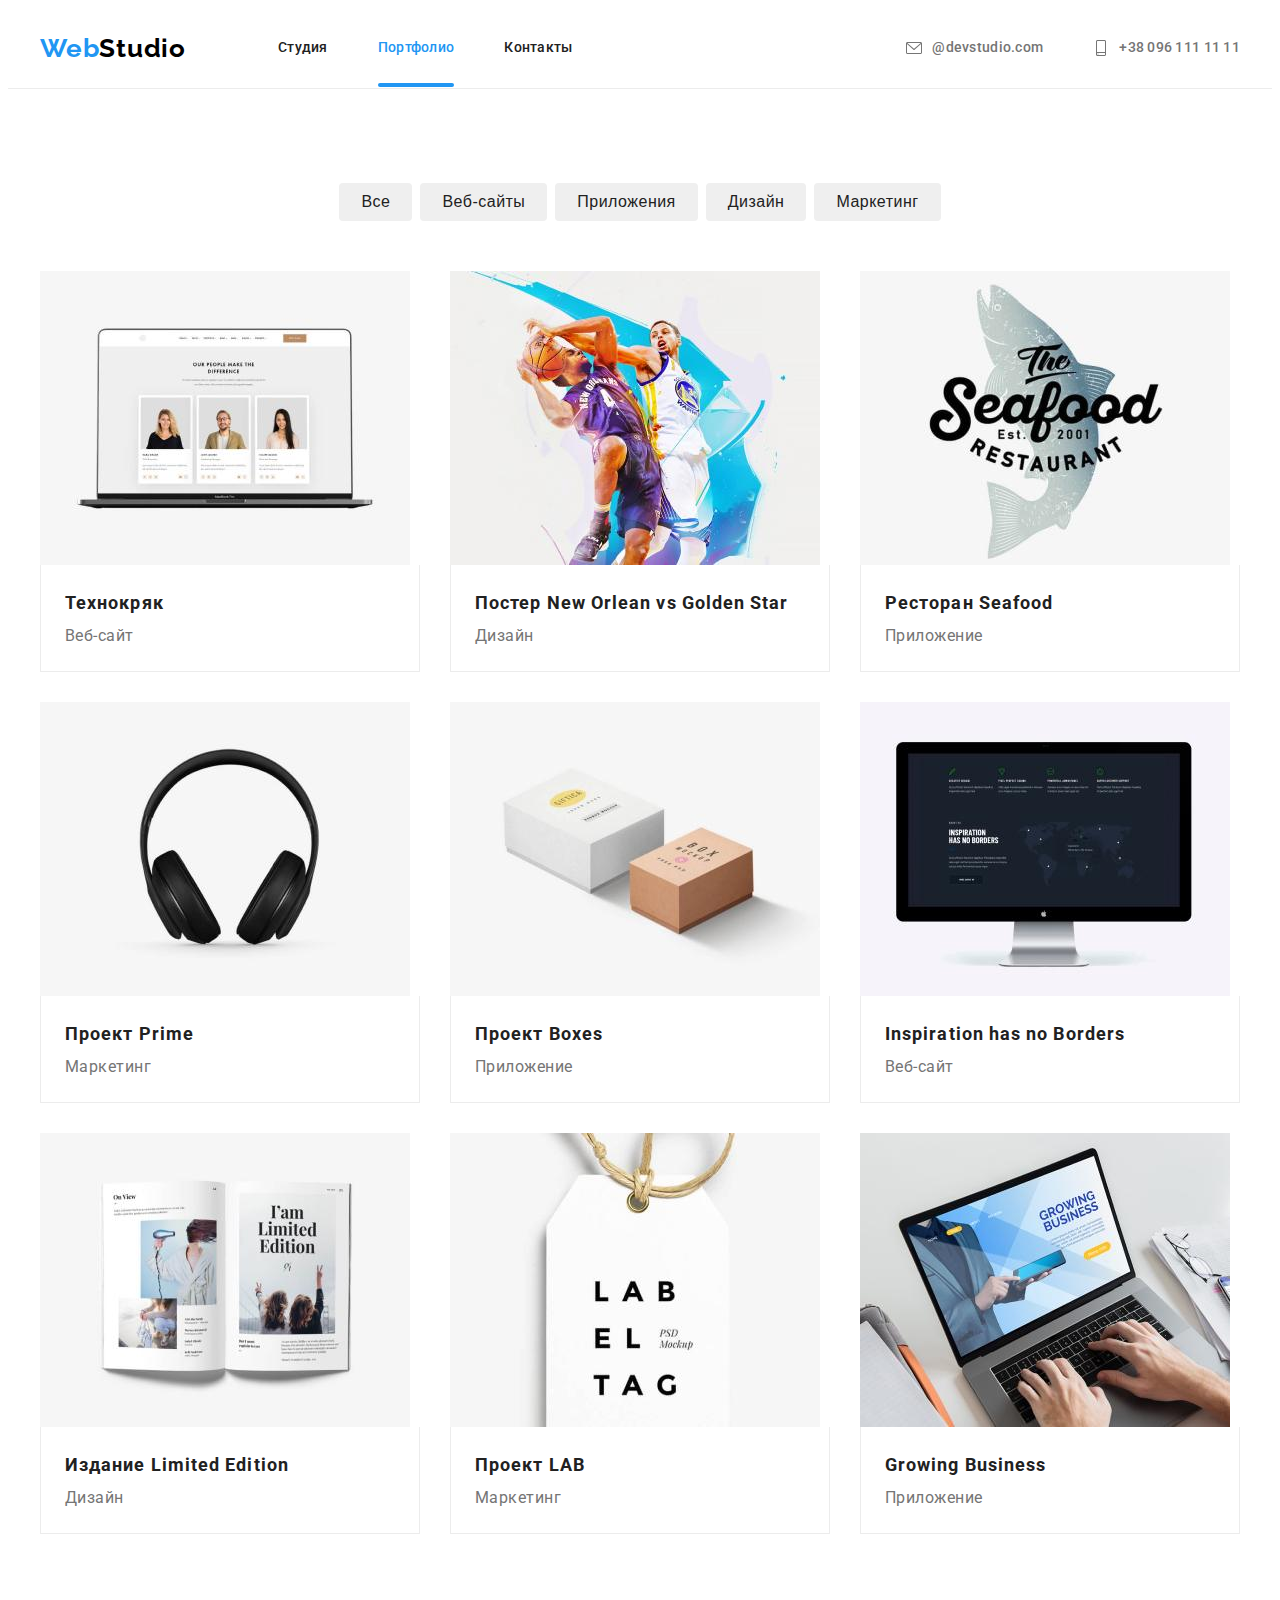
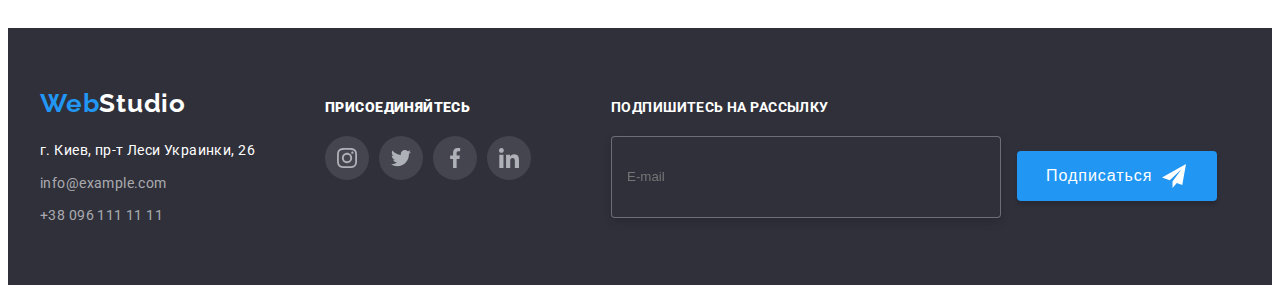
==== portfolio.html @ 4abd0ea8 "форма подписки в футере" ====
<!DOCTYPE html>
<html lang="ru">
  <head>
    <meta charset="UTF-8" />
    <meta http-equiv="X-UA-Compatible" content="IE=edge" />
    <meta name="viewport" content="width=device-width, initial-scale=1.0" />
    <title>Портфолио</title>

    <link rel="preconnect" href="https://fonts.googleapis.com" />
    <link rel="preconnect" href="https://fonts.gstatic.com" crossorigin />
    <link
      href="https://fonts.googleapis.com/css2?family=Raleway:wght@700&family=Roboto:wght@400;500;700;900&display=swap"
      rel="stylesheet"
    />
    <link
      rel="stylesheet"
      href="https://cdnjs.cloudflare.com/ajax/libs/modern-normalize/1.1.0/modern-normalize.min.css"
      integrity="sha512-wpPYUAdjBVSE4KJnH1VR1HeZfpl1ub8YT/NKx4PuQ5NmX2tKuGu6U/JRp5y+Y8XG2tV+wKQpNHVUX03MfMFn9Q=="
      crossorigin="anonymous"
      referrerpolicy="no-referrer"
    />
    <link rel="stylesheet" href="./css/styles.css" />
  </head>

  <body>
    <header class="header">
      <div class="container header-container">
        <nav class="header-nav">
          <a href="" lang="en" class="header-logo link"
            ><span class="logo-effect">Web</span>Studio</a
          >
          <ul class="header-nav list">
            <li class="nav-item">
              <a href="./index.html" class="nav-link link">Студия</a>
            </li>
            <li class="nav-item">
              <a href="" class="nav-link link active current">Портфолио</a>
            </li>
            <li class="nav-item">
              <a href="" class="nav-link link">Контакты</a>
            </li>
          </ul>
        </nav>
        <ul class="header-contacts list">
          <li class="contacts-item">
            <a href="mailto:info@devstudio.com" class="contacts-link link">
              <svg class="contacts-icon" width="16" height="16">
                <use href="./images/icons.svg#icon-mail"></use></svg
              >@devstudio.com
            </a>
          </li>
          <li class="contacts-item">
            <a href="tel:+380961111111" class="contacts-link link">
              <svg class="contacts-icon" width="16" height="16">
                <use href="./images/icons.svg#icon-phone"></use></svg
              >+38 096 111 11 11
            </a>
          </li>
        </ul>
      </div>
    </header>
    <main>
      <section class="portfolio">
        <div class="container">
          <h2 class="visually-hidden">Портфолио</h2>
          <ul class="portfolio-filter list">
            <li class="filter-item">
              <button class="filter-btn" type="button">Все</button>
            </li>
            <li class="filter-item">
              <button class="filter-btn" type="button">Веб-сайты</button>
            </li>
            <li class="filter-item">
              <button class="filter-btn" type="button">Приложения</button>
            </li>
            <li class="filter-item">
              <button class="filter-btn" type="button">Дизайн</button>
            </li>
            <li class="filter-item">
              <button class="filter-btn" type="button">Маркетинг</button>
            </li>
          </ul>
          <ul class="project-list">
            <li class="project-item list">
              <a href="" class="project-link link">
                <div class="project-item-wrup">
                  <img
                    class="project-img"
                    src="./images/tehnokrak.jpg"
                    alt="Лаптоп с карточками на экране"
                    width="370"
                    height="294"
                  />
                  <p class="project-picture-text">
                    Lorem ipsum dolor sit amet consectetur, adipisicing elit. Iure, autem eaque
                    placeat aspernatur velit optio doloremque! Quidem sint facere laborum
                    voluptatibus magni illum deleniti deserunt soluta. Corrupti ipsa quo officiis!
                  </p>
                </div>
                <div class="project-img-description">
                  <h3 class="project-title">Технокряк</h3>
                  <p class="project-text">Веб-сайт</p>
                </div>
              </a>
            </li>
            <li class="project-item list">
              <a href="" class="project-link link">
                <div class="project-item-wrup">
                  <img
                    class="project-img"
                    src="./images/new-orlean.jpg"
                    alt="Постер New Orlean vs Golden Star"
                    width="370"
                    height="294"
                  />
                  <p class="project-picture-text">
                    Lorem ipsum dolor sit amet consectetur adipisicing elit. Debitis doloribus
                    perspiciatis impedit animi quam ipsa mollitia magni eos dolor fuga obcaecati
                    modi sapiente temporibus omnis, aspernatur eligendi placeat. Nulla,
                    voluptatibus?
                  </p>
                </div>
                <div class="project-img-description">
                  <h3 class="project-title">
                    Постер <span lang="en">New Orlean vs Golden Star</span>
                  </h3>
                  <p class="project-text">Дизайн</p>
                </div>
              </a>
            </li>
            <li class="project-item list">
              <a href="" class="project-link link">
                <div class="project-item-wrup">
                  <img
                    class="project-img"
                    src="./images/seafood.jpg"
                    alt="Эмблема ресторана Seafood"
                    width="370"
                    height="294"
                  />
                  <p class="project-picture-text">
                    Lorem ipsum dolor sit amet consectetur adipisicing elit. Excepturi obcaecati
                    nihil repellat adipisci earum, vero laborum cupiditate consequuntur iusto, vitae
                    voluptatum a nam facere. Voluptatibus expedita quo dicta temporibus alias.
                  </p>
                </div>
                <div class="project-img-description">
                  <h3 class="project-title">Ресторан <span lang="en">Seafood</span></h3>
                  <p class="project-text">Приложение</p>
                </div>
              </a>
            </li>
            <li class="project-item list">
              <a href="" class="project-link link">
                <div class="project-item-wrup">
                  <img
                    class="project-img"
                    src="./images/prime.jpg"
                    alt="Черные наушники"
                    width="370"
                    height="294"
                  />
                  <p class="project-picture-text">
                    Lorem ipsum dolor sit amet, consectetur adipisicing elit. Voluptatum, minima
                    maxime, magni adipisci excepturi quasi dignissimos, distinctio culpa ullam
                    possimus ab perspiciatis necessitatibus. Omnis, tempora debitis minus quod
                    necessitatibus voluptas!
                  </p>
                </div>
                <div class="project-img-description">
                  <h3 class="project-title">Проект <span lang="en">Prime</span></h3>
                  <p class="project-text">Маркетинг</p>
                </div>
              </a>
            </li>
            <li class="project-item list">
              <a href="" class="project-link link">
                <div class="project-item-wrup">
                  <img
                    class="project-img"
                    src="./images/boxes.jpg"
                    alt="Коробки"
                    width="370"
                    height="294"
                  />
                  <p class="project-picture-text">
                    Lorem ipsum dolor sit amet consectetur adipisicing elit. Earum rerum vel
                    deserunt impedit eaque expedita deleniti beatae inventore, odio veritatis odit
                    labore! Ut veritatis ex odio autem neque doloribus sed!
                  </p>
                </div>
                <div class="project-img-description">
                  <h3 class="project-title">Проект <span lang="en">Boxes</span></h3>
                  <p class="project-text">Приложение</p>
                </div>
              </a>
            </li>
            <li class="project-item list">
              <a href="" class="project-link link">
                <div class="project-item-wrup">
                  <img
                    class="project-img"
                    src="./images/inspiration.jpg"
                    alt="Монитор с текстом на экране"
                    width="370"
                    height="294"
                  />
                  <p class="project-picture-text">
                    Lorem ipsum dolor, sit amet consectetur adipisicing elit. Odio molestias ipsam
                    blanditiis, distinctio voluptate dolor magni facere officiis amet delectus
                    dolorum itaque, error quas vero nesciunt! Voluptatum temporibus nobis
                    recusandae!
                  </p>
                </div>
                <div class="project-img-description">
                  <h3 class="project-title" lang="en">Inspiration has no Borders</h3>
                  <p class="project-text">Веб-сайт</p>
                </div>
              </a>
            </li>
            <li class="project-item list">
              <a href="" class="project-link link">
                <div class="project-item-wrup">
                  <img
                    class="project-img"
                    src="./images/limited-edition.jpg"
                    alt="Разворот журнала Limited Edition"
                    width="370"
                    height="294"
                  />
                  <p class="project-picture-text">
                    Lorem ipsum dolor sit amet, consectetur adipisicing elit. Dolor excepturi quis
                    cupiditate nulla enim quas in sed temporibus suscipit! Dicta incidunt
                    exercitationem sint iure? Aliquid quia delectus expedita ex possimus.
                  </p>
                </div>
                <div class="project-img-description">
                  <h3 class="project-title">Издание <span lang="en">Limited Edition</span></h3>
                  <p class="project-text">Дизайн</p>
                </div>
              </a>
            </li>
            <li class="project-item list">
              <a href="" class="project-link link">
                <div class="project-item-wrup">
                  <img
                    class="project-img"
                    src="./images/lab.jpg"
                    alt="Бирка с надписью LAB EL TAG"
                    width="370"
                    height="294"
                  />
                  <p class="project-picture-text">
                    Lorem ipsum dolor sit amet consectetur adipisicing elit. Odio maxime saepe
                    voluptate, voluptatem nam recusandae sapiente qui magni excepturi quas, libero
                    vitae repellat ducimus sit quia delectus autem totam cum?
                  </p>
                </div>
                <div class="project-img-description">
                  <h3 class="project-title">Проект <span lang="en">LAB</span></h3>
                  <p class="project-text">Маркетинг</p>
                </div>
              </a>
            </li>
            <li class="project-item list">
              <a href="" class="project-link link">
                <div class="project-item-wrup">
                  <img
                    class="project-img"
                    src="./images/business.jpg"
                    alt="Руки на клавиатуре ноутбука"
                    width="370"
                    height="294"
                  />
                  <p class="project-picture-text">
                    Lorem, ipsum dolor sit amet consectetur adipisicing elit. Autem quis dolore vel
                    sunt! Quis vero perferendis, aspernatur necessitatibus laborum sapiente debitis
                    iste impedit eum repellat sequi delectus, consectetur architecto praesentium?
                  </p>
                </div>
                <div class="project-img-description">
                  <h3 class="project-title" lang="en">Growing Business</h3>
                  <p class="project-text">Приложение</p>
                </div>
              </a>
            </li>
          </ul>
        </div>
      </section>
    </main>
    <footer class="footer">
      <div class="container">
        <div class="feedback">
          <div class="footer-item">
            <a href="" lang="en" class="footer-logo link">
              <span class="logo-effect">Web</span>Studio
            </a>
            <address class="address">
              <ul class="address-list list">
                <li class="address-item">
                  <a
                    class="address-map link"
                    href="https://goo.gl/maps/dPyyy7mNsQ9xPULU9"
                    target="_blank"
                    rel="noopener noreferrer"
                    >г. Киев, пр-т Леси Украинки, 26</a
                  >
                </li>
                <li class="address-item">
                  <a class="address-link link" href="mailto:info@example.com">info@example.com</a>
                </li>
                <li class="address-item">
                  <a class="address-link link" href="tel:+380991111111">+38 096 111 11 11</a>
                </li>
              </ul>
            </address>
          </div>
          <div class="footer-item subscribe">
            <h3 class="subscribe-title">Присоединяйтесь</h3>
            <ul class="subscribe-social list social-list">
              <li class="social-item">
                <a href="" class="social-link subscribe-link">
                  <svg class="social-icon subscribe-icon" width="20" height="20">
                    <use href="./images/icons.svg#icon-instagram"></use>
                  </svg>
                </a>
              </li>
              <li class="social-item">
                <a href="" class="social-link subscribe-link">
                  <svg class="social-icon subscribe-icon" width="20" height="20">
                    <use href="./images/icons.svg#icon-twitter"></use>
                  </svg>
                </a>
              </li>
              <li class="social-item">
                <a href="" class="social-link subscribe-link">
                  <svg class="social-icon subscribe-icon" width="20" height="20">
                    <use href="./images/icons.svg#icon-facebook"></use>
                  </svg>
                </a>
              </li>
              <li class="social-item">
                <a href="" class="social-link subscribe-link">
                  <svg class="social-icon subscribe-icon" width="20" height="20">
                    <use href="./images/icons.svg#icon-linkedin"></use>
                  </svg>
                </a>
              </li>
            </ul>
          </div>
          <form class="footer-subscribe">
            <p class="subscribe-caption">Подпишитесь на рассылку</p>
            <input
              class="subscribe-mail"
              type="email"
              name="email"
              required
              placeholder="E-mail"
              pattern="[a-z0-9._%+-]+@[a-z0-9.-]+\.[a-z]{2,4}$"
            />
            <button class="subscribe-btn" type="submit">
              Подписаться
              <svg class="subscribe-btn-icon" width="24" height="24">
                <use href="./images/icons.svg#icon-send"></use>
              </svg>
            </button>
          </form>
        </div>
      </div>
    </footer>
  </body>
</html>
---- css/styles.css ----
:root {
  --primary-page-color: #757575;
  --primary-logo-color: #000000;
  --secondary-logo-color: #ffffff;
  --header-text-color: #212121;
  --effects-color: #2196f3;
  --header-contact-color: #757575;
  --primary-title-color: #ffffff;
  --header-text-color: #212121;
  --secondary-title-color: #212121;
  --button-secondary-color: #ffffff;
  --button-primary-color: #212121;
  --text-color: #757575;
  --footer-text-color: #ffffff;
  --footer-contact-color: rgba(255, 255, 255, 0.6);
  --primary-background-color: #2f303a;
  --secondary-background-color: #f5f4fa;
  --social-team-color: #afb1b8;
  --social-footer-color: #ffffff;
  --transition: 250ms cubic-bezier(0.4, 0, 0.2, 1);
}

p,
h1,
h2,
h3,
h4,
h5,
h6 {
  margin: 0;
}
ul {
  margin: 0;
  padding: 0;
}
button {
  cursor: pointer;
}
body {
  font-family: 'Roboto', sans-serif;
  color: var(--primary-page-color);
}
.container {
  width: 1200px;
  padding-left: 15px;
  padding-right: 15px;
  margin: 0 auto;
}
.list {
  list-style: none;
}
.link {
  text-decoration: none;
}

/* ------------------------------header------------------------- */

.header-container {
  display: flex;
  align-items: center;
}
.header {
  /* padding-top: 24px;
  padding-bottom: 24px; */
  border-bottom: 1px solid #ececec;
}
.header-nav {
  display: flex;
}
.header-logo {
  margin-right: 92px;
  font-family: 'Raleway';
  font-weight: 700;
  font-size: 26px;
  line-height: 1.19;
  letter-spacing: 0.03em;
  color: var(--primary-logo-color);
}
.logo-effect {
  color: var(--effects-color);
}
.header-nav {
  display: flex;
  align-items: center;
  font-weight: 500;
  font-size: 14px;
  line-height: 1.14;
  letter-spacing: 0.02em;
}

.nav-item:not(:last-child) {
  margin-right: 50px;
}
.nav-link {
  padding-top: 32px;
  padding-bottom: 32px;
  color: var(--header-text-color);
  position: relative;
  transition: color var(--transition);
}

.nav-link:hover,
.nav-link:focus {
  color: var(--effects-color);
}
.active {
  color: var(--effects-color);
}
.nav-link.current::after {
  content: '';
  display: block;
  width: 100%;
  position: absolute;
  height: 4px;
  border-radius: 2px;
  background-color: var(--effects-color);
  bottom: 0;
}
.header-contacts,
.header-contacts .contacts-item {
  display: flex;
  margin-left: auto;
  align-items: center;
  color: var(--header-contact-color);
  vertical-align: baseline;
}

.contacts-item:not(:last-child) {
  margin-right: 50px;
}

.contacts-link {
  display: flex;
  fill: var(--header-contact-color);
  vertical-align: middle;
  font-weight: 500;
  font-size: 14px;
  line-height: 1.14;
  letter-spacing: 0.02em;
  color: var(--header-contact-color);
  padding-top: 32px;
  padding-bottom: 32px;
  transition: color var(--transition), fill var(--transition);
}

.contacts-icon {
  margin-right: 10px;
}

.contacts-item .contacts-link:hover,
.contacts-item .contacts-link:focus {
  color: var(--effects-color);
  fill: var(--effects-color);
}

/* --------------------------------hero------------------------------ */
.hero {
  text-align: center;
  padding-top: 200px;
  padding-bottom: 200px;
  background-color: var(--primary-background-color);
  background-image: linear-gradient(rgba(47, 48, 58, 0.4), rgba(47, 48, 58, 0.4)),
    url(../images/hero-bg.jpg);
  background-repeat: no-repeat;
  background-size: cover;
  background-position: center;
}
.hero-title {
  width: 696px;
  margin: 0 auto;
  margin-bottom: 30px;
  font-weight: 900;
  font-size: 44px;
  line-height: 1.36;
  text-align: center;
  letter-spacing: 0.06em;
  text-transform: uppercase;
  color: var(--primary-title-color);
}
.hero-btn {
  padding: 10px 32px;
  font-weight: 700;
  font-size: 16px;
  line-height: 1.87;
  text-align: center;
  letter-spacing: 0.06em;
  color: var(--button-secondary-color);
  background-color: var(--effects-color);
  border: 0;
  border-radius: 4px;
  transition: color var(--transition);
}
.hero-btn:hover,
.hero-btn:focus {
  color: var(--button-primary-color);
}

.visually-hidden {
  position: absolute;
  white-space: nowrap;
  width: 1px;
  height: 1px;
  overflow: hidden;
  border: 0;
  padding: 0;
  clip: rect(0 0 0 0);
  clip-path: inset(50%);
  margin: -1px;
}
/* -------------------------------advantage--------------------------- */
.advantage {
  padding-top: 94px;
}
.advantage-list {
  display: flex;
  margin-left: -30px;
  margin-top: -30px;
}
.advantage-item {
  flex-basis: calc(100% / 4 - 30px);
  margin-left: 30px;
  margin-top: 30px;
}
.advantage-logo {
  display: flex;
  justify-content: center;
  align-items: center;
  height: 120px;
  background-color: var(--secondary-background-color);
  margin-bottom: 30px;
}
.logo-img {
  width: 70px;
  height: 70px;
}
.advantage-name {
  margin-bottom: 10px;
  font-weight: 700;
  font-size: 14px;
  line-height: 1.14;
  letter-spacing: 0.03em;
  text-transform: uppercase;
  color: var(--secondary-title-color);
}
.advantage-text {
  font-size: 14px;
  line-height: 1.17;
  letter-spacing: 0.03em;
  color: var(--text-color);
}
/* ----------------------------------team------------------------ */
.team {
  padding-top: 94px;
  padding-bottom: 94px;
  background-color: var(--secondary-background-color);
}
.team-title {
  margin-bottom: 50px;
}
.titles {
  font-weight: 700;
  font-size: 36px;
  line-height: 1.16;
  text-align: center;
  letter-spacing: 0.03em;
  color: var(--secondary-title-color);
}
.team-name {
  margin-bottom: 10px;
  font-weight: 500;
  font-size: 16px;
  line-height: 1.18;
  text-align: center;
  letter-spacing: 0.03em;
  color: var(--secondary-title-color);
}
.team-text {
  font-size: 16px;
  line-height: 1.18;
  text-align: center;
  letter-spacing: 0.03em;
  color: var(--text-color);
  margin-bottom: 16px;
}

.team-list {
  display: flex;
  margin-left: -30px;
  margin-top: -30px;
}
.team-item {
  flex-basis: calc(100% / 4 - 30px);
  margin-left: 30px;
  margin-top: 30px;
  background: #ffffff;
  box-shadow: 0px 1px 3px rgba(0, 0, 0, 0.12), 0px 1px 1px rgba(0, 0, 0, 0.14),
    0px 2px 1px rgba(0, 0, 0, 0.2);
  border-radius: 0px 0px 4px 4px;
}
.team-photo {
  display: block;
}
.team-photo-description {
  padding-top: 30px;
  padding-bottom: 30px;
}

.social-list {
  display: flex;
  justify-content: center;
}
.social-item {
  width: 44px;
  height: 44px;
}
.social-item:not(last-child) {
  margin-right: 10px;
}
.social-icon {
  fill: var(--social-team-color);
  transition: fill var(--transition);
}

.social-link {
  width: 100%;
  height: 100%;
  display: flex;
  align-items: center;
  justify-content: center;
  border-radius: 50%;
  transition: background-color var(--transition);
}
.social-link:hover,
.social-link:focus {
  background-color: var(--effects-color);
}
.social-link:hover .social-icon,
.social-link:focus .social-icon {
  fill: var(--social-footer-color);
}
/* --------------------services---------------- */
.services {
  padding-top: 94px;
  padding-bottom: 94px;
}
.services-title {
  margin-bottom: 50px;
}
.services-list {
  display: flex;
  margin-left: -30px;
  margin-top: -30px;
}
.services-item {
  flex-basis: calc(100% / 3 - 30px);
  margin-left: 30px;
  margin-top: 30px;
}
.services-item-wrap {
  position: relative;
  overflow: hidden;
}
.services-img {
  display: block;
}
.services-text {
  position: absolute;
  bottom: 0;
  font-weight: 700;
  font-size: 14px;
  line-height: 1.14;
  text-align: center;
  letter-spacing: 0.03em;
  text-transform: uppercase;
  color: var(--footer-text-color);
  background-color: rgba(47, 48, 58, 0.8);
  height: 70px;
  width: 370px;
  padding-top: 27px;
}
/* ---------------clients--------------------------------- */
.clients {
  padding-top: 94px;
  padding-bottom: 94px;
}
.clients-title {
  margin-bottom: 50px;
}
.clients-list {
  display: flex;
}
.clients-item:not(:last-child) {
  margin-right: 30px;
}

.clients-link {
  display: flex;
  justify-content: center;
  align-items: center;
  height: 120px;
  width: 170px;
  height: 92px;
  border: 1px solid var(--social-team-color);
  box-sizing: border-box;
  border-radius: 4px;
  transition: border-color var(--transition);
}
.clients-icon {
  fill: var(--social-team-color);
  width: 108px;
  height: 60px;
  transition: fill var(--transition);
}

.clients-link:hover,
.clients-link:focus {
  border-color: var(--effects-color);
}
.clients-link:hover .clients-icon,
.clients-link:focus .clients-icon {
  fill: var(--effects-color);
}
/* --------------------------footer---------------------------------- */
.footer {
  padding-top: 60px;
  padding-bottom: 57px;
  background-color: var(--primary-background-color);
}
.feedback {
  display: flex;
}
.footer-item:not(:last-child) {
  margin-right: 70px;
}
.footer-logo {
  display: inline-block;
  margin-bottom: 20px;
  font-family: 'Raleway';
  font-weight: 700;
  font-size: 26px;
  line-height: 1.19;
  letter-spacing: 0.03em;
  color: var(--secondary-logo-color);
}
.logo-effect {
  color: var(--effects-color);
}

.address-item:not(:last-child) {
  margin-bottom: 9px;
}

.address-map {
  font-style: normal;
  font-size: 14px;
  line-height: 1.71;
  letter-spacing: 0.03em;
  color: var(--footer-text-color);
  transition: color var(--transition);
}
.address-link {
  font-style: normal;
  font-size: 14px;
  line-height: 1.71;
  letter-spacing: 0.03em;
  color: var(--footer-contact-color);
  transition: color var(--transition);
}
.address-map:focus,
.address-map:hover,
.address-link:focus,
.address-link:hover {
  color: var(--effects-color);
}

.subscribe {
  margin-top: 12px;
}
.subscribe-title {
  font-weight: 900;
  font-size: 14px;
  line-height: 1.14;
  letter-spacing: 0.03em;
  text-transform: uppercase;
  color: var(--footer-text-color);
  margin-bottom: 20px;
}

.subscribe-link {
  background-color: rgba(255, 255, 255, 0.1);
  border-radius: 50%;
  fill: var(--social-footer-color);
}

/* --форма подписки-- */
.footer-subscribe {
  margin-top: 12px;
}
.subscribe-caption {
  font-weight: 700;
  font-size: 14px;
  line-height: 1.14;
  letter-spacing: 0.03em;
  text-transform: uppercase;
  color: var(--footer-text-color);
}
.subscribe-mail {
  margin-top: 20px;
  padding: 15px;
  height: 50px;
  width: 358px;
  border: 1px solid rgba(255, 255, 255, 0.3);
  background-color: var(--primary-background-color);
  color: rgba(255, 255, 255, 0.6);
  filter: drop-shadow(0px 4px 4px rgba(0, 0, 0, 0.15));
  border-radius: 4px;
}
.subscribe-btn {
  display: inline-flex;
  align-items: center;
  text-align: center;
  margin-top: 20px;
  font-size: 16px;
  line-height: 1.87;
  letter-spacing: 0.06em;
  padding: 10px 29px;
  min-width: 200px;
  height: 50px;
  margin-left: 12px;
  background-color: var(--effects-color);
  color: var(--footer-text-color);
  box-shadow: 0px 4px 4px rgba(0, 0, 0, 0.15);
  border-radius: 4px;
  border: none;
}
.subscribe-btn-icon {
  width: 24px;
  height: 24px;
  margin-left: 10px;
}
/* ----------------------------------portfolio------------------------ */
.portfolio {
  padding-top: 94px;
  padding-bottom: 94px;
}
.portfolio-filter {
  display: flex;
  margin-bottom: 50px;
  justify-content: center;
}
.filter-item:not(:last-child) {
  margin-right: 8px;
}
.filter-btn {
  padding: 6px 22px;
  font-weight: 500;
  font-size: 16px;
  line-height: 1.62;
  text-align: center;
  letter-spacing: 0.03em;
  color: var(--button-primary-color);
  border: 0;
  border-radius: 4px;
  transition: color var(--transition), background-color var(--transition),
    box-shadow var(--transition);
}
.filter-btn:focus,
.filter-btn:hover {
  color: var(--button-secondary-color);
  background-color: var(--effects-color);
  box-shadow: 0px 1px 3px rgba(0, 0, 0, 0.12), 0px 1px 1px rgba(0, 0, 0, 0.14),
    0px 2px 1px rgba(0, 0, 0, 0.2);
}
.project-list {
  display: flex;
  flex-wrap: wrap;
  margin-left: -30px;
  margin-top: -30px;
}
.project-item {
  flex-basis: calc(100% / 3 - 30px);
  margin-left: 30px;
  margin-top: 30px;
}

.project-link {
  display: block;
  transition: box-shadow var(--transition);
}
.project-link:hover,
.project-link:focus {
  box-shadow: 0px 4px 4px rgba(0, 0, 0, 0.25);
}
.project-item-wrup {
  position: relative;
  overflow: hidden;
}
.project-img {
  display: block;
}

.project-img-description {
  padding-top: 20px;
  padding-bottom: 20px;
  padding-left: 24px;
  padding-right: 23px;
  border: 1px solid #ececec;
  border-top: none;
}
.project-picture-text {
  position: absolute;
  top: 0;
  left: 0;
  background-color: rgba(33, 150, 243, 0.9);
  font-size: 18px;
  line-height: 1.56;
  letter-spacing: 0.03em;
  color: var(--footer-text-color);
  padding: 63px 24px;
  height: 100%;
  transform: translateY(100%);
  transition: transform var(--transition);
}
.project-link:hover .project-picture-text,
.project-link:focus .project-picture-text {
  transform: translateY(0);
}
.project-title {
  font-weight: 700;
  font-size: 18px;
  line-height: 2;
  letter-spacing: 0.06em;
  color: var(--secondary-title-color);
}
.project-text {
  font-size: 16px;
  line-height: 1.87;
  letter-spacing: 0.03em;
  color: var(--text-color);
}

/* modal */
.backdrop {
  width: 100vw;
  height: 100vh;
  background-color: rgba(0, 0, 0, 0.2);
  position: fixed;
  top: 0;
  transition: opacity var(--transition), visibility var(--transition);
}
.modal {
  position: absolute;
  width: 528px;
  min-height: 581px;
  background-color: #ffffff;
  box-shadow: 0px 1px 3px rgba(0, 0, 0, 0.12), 0px 1px 1px rgba(0, 0, 0, 0.14),
    0px 2px 1px rgba(0, 0, 0, 0.2);
  border-radius: 4px;
  top: 50%;
  left: 50%;
  transform: translate(-50%, -50%);
}
.modal-btn {
  border: 1px solid #999999;
  background-color: transparent;
  width: 30px;
  height: 30px;
  border-radius: 50%;
  position: absolute;
  top: 10px;
  right: 10px;
  display: flex;
  align-items: center;
  justify-content: center;
}
.backdrop.is-hidden {
  visibility: hidden;
  opacity: 0;
  pointer-events: none;
}
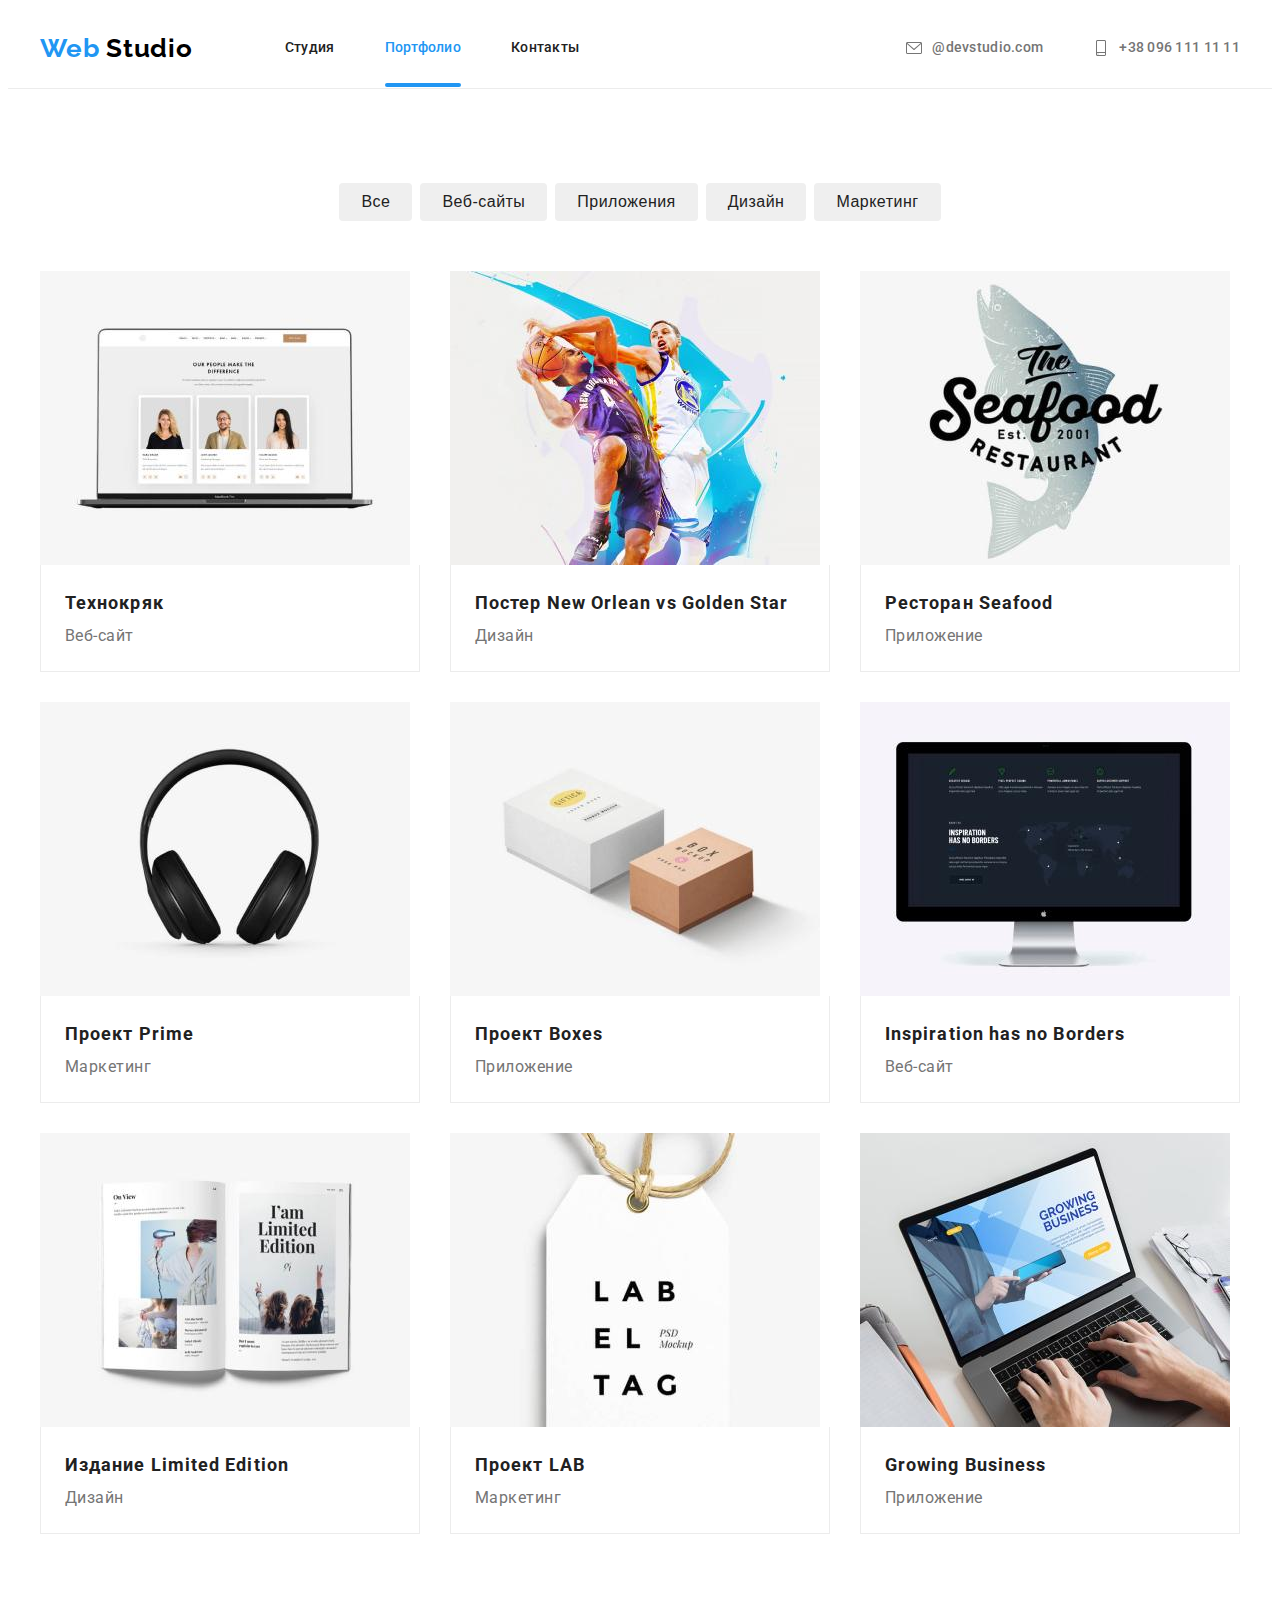
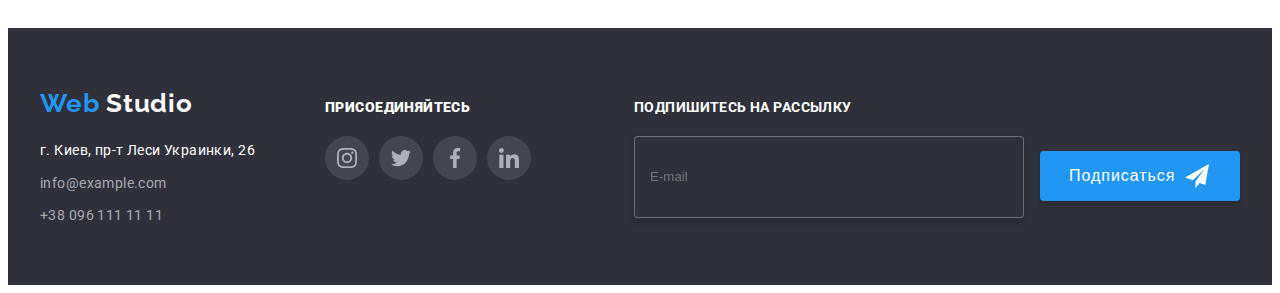
==== commit 26bd5851: "пододвинула форму в футере" ====
--- a/portfolio.html
+++ b/portfolio.html
@@ -1,372 +1,379 @@
 <!DOCTYPE html>
 <html lang="ru">
-  <head>
-    <meta charset="UTF-8" />
-    <meta http-equiv="X-UA-Compatible" content="IE=edge" />
-    <meta name="viewport" content="width=device-width, initial-scale=1.0" />
-    <title>Портфолио</title>
+	<head>
+		<meta charset="UTF-8" />
+		<meta http-equiv="X-UA-Compatible" content="IE=edge" />
+		<meta name="viewport" content="width=device-width, initial-scale=1.0" />
+		<title>Портфолио</title>
 
-    <link rel="preconnect" href="https://fonts.googleapis.com" />
-    <link rel="preconnect" href="https://fonts.gstatic.com" crossorigin />
-    <link
-      href="https://fonts.googleapis.com/css2?family=Raleway:wght@700&family=Roboto:wght@400;500;700;900&display=swap"
-      rel="stylesheet"
-    />
-    <link
-      rel="stylesheet"
-      href="https://cdnjs.cloudflare.com/ajax/libs/modern-normalize/1.1.0/modern-normalize.min.css"
-      integrity="sha512-wpPYUAdjBVSE4KJnH1VR1HeZfpl1ub8YT/NKx4PuQ5NmX2tKuGu6U/JRp5y+Y8XG2tV+wKQpNHVUX03MfMFn9Q=="
-      crossorigin="anonymous"
-      referrerpolicy="no-referrer"
-    />
-    <link rel="stylesheet" href="./css/styles.css" />
-  </head>
+		<link rel="preconnect" href="https://fonts.googleapis.com" />
+		<link rel="preconnect" href="https://fonts.gstatic.com" crossorigin />
+		<link
+			href="https://fonts.googleapis.com/css2?family=Raleway:wght@700&family=Roboto:wght@400;500;700;900&display=swap"
+			rel="stylesheet"
+		/>
+		<link
+			rel="stylesheet"
+			href="https://cdnjs.cloudflare.com/ajax/libs/modern-normalize/1.1.0/modern-normalize.min.css"
+			integrity="sha512-wpPYUAdjBVSE4KJnH1VR1HeZfpl1ub8YT/NKx4PuQ5NmX2tKuGu6U/JRp5y+Y8XG2tV+wKQpNHVUX03MfMFn9Q=="
+			crossorigin="anonymous"
+			referrerpolicy="no-referrer"
+		/>
+		<link rel="stylesheet" href="./css/styles.css" />
+	</head>
 
-  <body>
-    <header class="header">
-      <div class="container header-container">
-        <nav class="header-nav">
-          <a href="" lang="en" class="header-logo link"
-            ><span class="logo-effect">Web</span>Studio</a
-          >
-          <ul class="header-nav list">
-            <li class="nav-item">
-              <a href="./index.html" class="nav-link link">Студия</a>
-            </li>
-            <li class="nav-item">
-              <a href="" class="nav-link link active current">Портфолио</a>
-            </li>
-            <li class="nav-item">
-              <a href="" class="nav-link link">Контакты</a>
-            </li>
-          </ul>
-        </nav>
-        <ul class="header-contacts list">
-          <li class="contacts-item">
-            <a href="mailto:info@devstudio.com" class="contacts-link link">
-              <svg class="contacts-icon" width="16" height="16">
-                <use href="./images/icons.svg#icon-mail"></use></svg
-              >@devstudio.com
-            </a>
-          </li>
-          <li class="contacts-item">
-            <a href="tel:+380961111111" class="contacts-link link">
-              <svg class="contacts-icon" width="16" height="16">
-                <use href="./images/icons.svg#icon-phone"></use></svg
-              >+38 096 111 11 11
-            </a>
-          </li>
-        </ul>
-      </div>
-    </header>
-    <main>
-      <section class="portfolio">
-        <div class="container">
-          <h2 class="visually-hidden">Портфолио</h2>
-          <ul class="portfolio-filter list">
-            <li class="filter-item">
-              <button class="filter-btn" type="button">Все</button>
-            </li>
-            <li class="filter-item">
-              <button class="filter-btn" type="button">Веб-сайты</button>
-            </li>
-            <li class="filter-item">
-              <button class="filter-btn" type="button">Приложения</button>
-            </li>
-            <li class="filter-item">
-              <button class="filter-btn" type="button">Дизайн</button>
-            </li>
-            <li class="filter-item">
-              <button class="filter-btn" type="button">Маркетинг</button>
-            </li>
-          </ul>
-          <ul class="project-list">
-            <li class="project-item list">
-              <a href="" class="project-link link">
-                <div class="project-item-wrup">
-                  <img
-                    class="project-img"
-                    src="./images/tehnokrak.jpg"
-                    alt="Лаптоп с карточками на экране"
-                    width="370"
-                    height="294"
-                  />
-                  <p class="project-picture-text">
-                    Lorem ipsum dolor sit amet consectetur, adipisicing elit. Iure, autem eaque
-                    placeat aspernatur velit optio doloremque! Quidem sint facere laborum
-                    voluptatibus magni illum deleniti deserunt soluta. Corrupti ipsa quo officiis!
-                  </p>
-                </div>
-                <div class="project-img-description">
-                  <h3 class="project-title">Технокряк</h3>
-                  <p class="project-text">Веб-сайт</p>
-                </div>
-              </a>
-            </li>
-            <li class="project-item list">
-              <a href="" class="project-link link">
-                <div class="project-item-wrup">
-                  <img
-                    class="project-img"
-                    src="./images/new-orlean.jpg"
-                    alt="Постер New Orlean vs Golden Star"
-                    width="370"
-                    height="294"
-                  />
-                  <p class="project-picture-text">
-                    Lorem ipsum dolor sit amet consectetur adipisicing elit. Debitis doloribus
-                    perspiciatis impedit animi quam ipsa mollitia magni eos dolor fuga obcaecati
-                    modi sapiente temporibus omnis, aspernatur eligendi placeat. Nulla,
-                    voluptatibus?
-                  </p>
-                </div>
-                <div class="project-img-description">
-                  <h3 class="project-title">
-                    Постер <span lang="en">New Orlean vs Golden Star</span>
-                  </h3>
-                  <p class="project-text">Дизайн</p>
-                </div>
-              </a>
-            </li>
-            <li class="project-item list">
-              <a href="" class="project-link link">
-                <div class="project-item-wrup">
-                  <img
-                    class="project-img"
-                    src="./images/seafood.jpg"
-                    alt="Эмблема ресторана Seafood"
-                    width="370"
-                    height="294"
-                  />
-                  <p class="project-picture-text">
-                    Lorem ipsum dolor sit amet consectetur adipisicing elit. Excepturi obcaecati
-                    nihil repellat adipisci earum, vero laborum cupiditate consequuntur iusto, vitae
-                    voluptatum a nam facere. Voluptatibus expedita quo dicta temporibus alias.
-                  </p>
-                </div>
-                <div class="project-img-description">
-                  <h3 class="project-title">Ресторан <span lang="en">Seafood</span></h3>
-                  <p class="project-text">Приложение</p>
-                </div>
-              </a>
-            </li>
-            <li class="project-item list">
-              <a href="" class="project-link link">
-                <div class="project-item-wrup">
-                  <img
-                    class="project-img"
-                    src="./images/prime.jpg"
-                    alt="Черные наушники"
-                    width="370"
-                    height="294"
-                  />
-                  <p class="project-picture-text">
-                    Lorem ipsum dolor sit amet, consectetur adipisicing elit. Voluptatum, minima
-                    maxime, magni adipisci excepturi quasi dignissimos, distinctio culpa ullam
-                    possimus ab perspiciatis necessitatibus. Omnis, tempora debitis minus quod
-                    necessitatibus voluptas!
-                  </p>
-                </div>
-                <div class="project-img-description">
-                  <h3 class="project-title">Проект <span lang="en">Prime</span></h3>
-                  <p class="project-text">Маркетинг</p>
-                </div>
-              </a>
-            </li>
-            <li class="project-item list">
-              <a href="" class="project-link link">
-                <div class="project-item-wrup">
-                  <img
-                    class="project-img"
-                    src="./images/boxes.jpg"
-                    alt="Коробки"
-                    width="370"
-                    height="294"
-                  />
-                  <p class="project-picture-text">
-                    Lorem ipsum dolor sit amet consectetur adipisicing elit. Earum rerum vel
-                    deserunt impedit eaque expedita deleniti beatae inventore, odio veritatis odit
-                    labore! Ut veritatis ex odio autem neque doloribus sed!
-                  </p>
-                </div>
-                <div class="project-img-description">
-                  <h3 class="project-title">Проект <span lang="en">Boxes</span></h3>
-                  <p class="project-text">Приложение</p>
-                </div>
-              </a>
-            </li>
-            <li class="project-item list">
-              <a href="" class="project-link link">
-                <div class="project-item-wrup">
-                  <img
-                    class="project-img"
-                    src="./images/inspiration.jpg"
-                    alt="Монитор с текстом на экране"
-                    width="370"
-                    height="294"
-                  />
-                  <p class="project-picture-text">
-                    Lorem ipsum dolor, sit amet consectetur adipisicing elit. Odio molestias ipsam
-                    blanditiis, distinctio voluptate dolor magni facere officiis amet delectus
-                    dolorum itaque, error quas vero nesciunt! Voluptatum temporibus nobis
-                    recusandae!
-                  </p>
-                </div>
-                <div class="project-img-description">
-                  <h3 class="project-title" lang="en">Inspiration has no Borders</h3>
-                  <p class="project-text">Веб-сайт</p>
-                </div>
-              </a>
-            </li>
-            <li class="project-item list">
-              <a href="" class="project-link link">
-                <div class="project-item-wrup">
-                  <img
-                    class="project-img"
-                    src="./images/limited-edition.jpg"
-                    alt="Разворот журнала Limited Edition"
-                    width="370"
-                    height="294"
-                  />
-                  <p class="project-picture-text">
-                    Lorem ipsum dolor sit amet, consectetur adipisicing elit. Dolor excepturi quis
-                    cupiditate nulla enim quas in sed temporibus suscipit! Dicta incidunt
-                    exercitationem sint iure? Aliquid quia delectus expedita ex possimus.
-                  </p>
-                </div>
-                <div class="project-img-description">
-                  <h3 class="project-title">Издание <span lang="en">Limited Edition</span></h3>
-                  <p class="project-text">Дизайн</p>
-                </div>
-              </a>
-            </li>
-            <li class="project-item list">
-              <a href="" class="project-link link">
-                <div class="project-item-wrup">
-                  <img
-                    class="project-img"
-                    src="./images/lab.jpg"
-                    alt="Бирка с надписью LAB EL TAG"
-                    width="370"
-                    height="294"
-                  />
-                  <p class="project-picture-text">
-                    Lorem ipsum dolor sit amet consectetur adipisicing elit. Odio maxime saepe
-                    voluptate, voluptatem nam recusandae sapiente qui magni excepturi quas, libero
-                    vitae repellat ducimus sit quia delectus autem totam cum?
-                  </p>
-                </div>
-                <div class="project-img-description">
-                  <h3 class="project-title">Проект <span lang="en">LAB</span></h3>
-                  <p class="project-text">Маркетинг</p>
-                </div>
-              </a>
-            </li>
-            <li class="project-item list">
-              <a href="" class="project-link link">
-                <div class="project-item-wrup">
-                  <img
-                    class="project-img"
-                    src="./images/business.jpg"
-                    alt="Руки на клавиатуре ноутбука"
-                    width="370"
-                    height="294"
-                  />
-                  <p class="project-picture-text">
-                    Lorem, ipsum dolor sit amet consectetur adipisicing elit. Autem quis dolore vel
-                    sunt! Quis vero perferendis, aspernatur necessitatibus laborum sapiente debitis
-                    iste impedit eum repellat sequi delectus, consectetur architecto praesentium?
-                  </p>
-                </div>
-                <div class="project-img-description">
-                  <h3 class="project-title" lang="en">Growing Business</h3>
-                  <p class="project-text">Приложение</p>
-                </div>
-              </a>
-            </li>
-          </ul>
-        </div>
-      </section>
-    </main>
-    <footer class="footer">
-      <div class="container">
-        <div class="feedback">
-          <div class="footer-item">
-            <a href="" lang="en" class="footer-logo link">
-              <span class="logo-effect">Web</span>Studio
-            </a>
-            <address class="address">
-              <ul class="address-list list">
-                <li class="address-item">
-                  <a
-                    class="address-map link"
-                    href="https://goo.gl/maps/dPyyy7mNsQ9xPULU9"
-                    target="_blank"
-                    rel="noopener noreferrer"
-                    >г. Киев, пр-т Леси Украинки, 26</a
-                  >
-                </li>
-                <li class="address-item">
-                  <a class="address-link link" href="mailto:info@example.com">info@example.com</a>
-                </li>
-                <li class="address-item">
-                  <a class="address-link link" href="tel:+380991111111">+38 096 111 11 11</a>
-                </li>
-              </ul>
-            </address>
-          </div>
-          <div class="footer-item subscribe">
-            <h3 class="subscribe-title">Присоединяйтесь</h3>
-            <ul class="subscribe-social list social-list">
-              <li class="social-item">
-                <a href="" class="social-link subscribe-link">
-                  <svg class="social-icon subscribe-icon" width="20" height="20">
-                    <use href="./images/icons.svg#icon-instagram"></use>
-                  </svg>
-                </a>
-              </li>
-              <li class="social-item">
-                <a href="" class="social-link subscribe-link">
-                  <svg class="social-icon subscribe-icon" width="20" height="20">
-                    <use href="./images/icons.svg#icon-twitter"></use>
-                  </svg>
-                </a>
-              </li>
-              <li class="social-item">
-                <a href="" class="social-link subscribe-link">
-                  <svg class="social-icon subscribe-icon" width="20" height="20">
-                    <use href="./images/icons.svg#icon-facebook"></use>
-                  </svg>
-                </a>
-              </li>
-              <li class="social-item">
-                <a href="" class="social-link subscribe-link">
-                  <svg class="social-icon subscribe-icon" width="20" height="20">
-                    <use href="./images/icons.svg#icon-linkedin"></use>
-                  </svg>
-                </a>
-              </li>
-            </ul>
-          </div>
-          <form class="footer-subscribe">
-            <p class="subscribe-caption">Подпишитесь на рассылку</p>
-            <input
-              class="subscribe-mail"
-              type="email"
-              name="email"
-              required
-              placeholder="E-mail"
-              pattern="[a-z0-9._%+-]+@[a-z0-9.-]+\.[a-z]{2,4}$"
-            />
-            <button class="subscribe-btn" type="submit">
-              Подписаться
-              <svg class="subscribe-btn-icon" width="24" height="24">
-                <use href="./images/icons.svg#icon-send"></use>
-              </svg>
-            </button>
-          </form>
-        </div>
-      </div>
-    </footer>
-  </body>
+	<body>
+		<header class="header">
+			<div class="container header-container">
+				<nav class="header-nav">
+					<a href="" lang="en" class="header-logo link">
+						<span class="logo-effect">Web</span>
+						Studio
+					</a>
+					<ul class="header-nav list">
+						<li class="nav-item">
+							<a href="./index.html" class="nav-link link">Студия</a>
+						</li>
+						<li class="nav-item">
+							<a href="" class="nav-link link active current">Портфолио</a>
+						</li>
+						<li class="nav-item">
+							<a href="" class="nav-link link">Контакты</a>
+						</li>
+					</ul>
+				</nav>
+				<ul class="header-contacts list">
+					<li class="contacts-item">
+						<a href="mailto:info@devstudio.com" class="contacts-link link">
+							<svg class="contacts-icon" width="16" height="16">
+								<use href="./images/icons.svg#icon-mail"></use>
+							</svg>
+							@devstudio.com
+						</a>
+					</li>
+					<li class="contacts-item">
+						<a href="tel:+380961111111" class="contacts-link link">
+							<svg class="contacts-icon" width="16" height="16">
+								<use href="./images/icons.svg#icon-phone"></use>
+							</svg>
+							+38 096 111 11 11
+						</a>
+					</li>
+				</ul>
+			</div>
+		</header>
+		<main>
+			<section class="portfolio">
+				<div class="container">
+					<h2 class="visually-hidden">Портфолио</h2>
+					<ul class="portfolio-filter list">
+						<li class="filter-item">
+							<button class="filter-btn" type="button">Все</button>
+						</li>
+						<li class="filter-item">
+							<button class="filter-btn" type="button">Веб-сайты</button>
+						</li>
+						<li class="filter-item">
+							<button class="filter-btn" type="button">Приложения</button>
+						</li>
+						<li class="filter-item">
+							<button class="filter-btn" type="button">Дизайн</button>
+						</li>
+						<li class="filter-item">
+							<button class="filter-btn" type="button">Маркетинг</button>
+						</li>
+					</ul>
+					<ul class="project-list">
+						<li class="project-item list">
+							<a href="" class="project-link link">
+								<div class="project-item-wrup">
+									<img
+										class="project-img"
+										src="./images/tehnokrak.jpg"
+										alt="Лаптоп с карточками на экране"
+										width="370"
+										height="294"
+									/>
+									<p class="project-picture-text">
+										Lorem ipsum dolor sit amet consectetur, adipisicing elit. Iure, autem eaque placeat aspernatur velit
+										optio doloremque! Quidem sint facere laborum voluptatibus magni illum deleniti deserunt soluta.
+										Corrupti ipsa quo officiis!
+									</p>
+								</div>
+								<div class="project-img-description">
+									<h3 class="project-title">Технокряк</h3>
+									<p class="project-text">Веб-сайт</p>
+								</div>
+							</a>
+						</li>
+						<li class="project-item list">
+							<a href="" class="project-link link">
+								<div class="project-item-wrup">
+									<img
+										class="project-img"
+										src="./images/new-orlean.jpg"
+										alt="Постер New Orlean vs Golden Star"
+										width="370"
+										height="294"
+									/>
+									<p class="project-picture-text">
+										Lorem ipsum dolor sit amet consectetur adipisicing elit. Debitis doloribus perspiciatis impedit
+										animi quam ipsa mollitia magni eos dolor fuga obcaecati modi sapiente temporibus omnis, aspernatur
+										eligendi placeat. Nulla, voluptatibus?
+									</p>
+								</div>
+								<div class="project-img-description">
+									<h3 class="project-title">
+										Постер
+										<span lang="en">New Orlean vs Golden Star</span>
+									</h3>
+									<p class="project-text">Дизайн</p>
+								</div>
+							</a>
+						</li>
+						<li class="project-item list">
+							<a href="" class="project-link link">
+								<div class="project-item-wrup">
+									<img
+										class="project-img"
+										src="./images/seafood.jpg"
+										alt="Эмблема ресторана Seafood"
+										width="370"
+										height="294"
+									/>
+									<p class="project-picture-text">
+										Lorem ipsum dolor sit amet consectetur adipisicing elit. Excepturi obcaecati nihil repellat adipisci
+										earum, vero laborum cupiditate consequuntur iusto, vitae voluptatum a nam facere. Voluptatibus
+										expedita quo dicta temporibus alias.
+									</p>
+								</div>
+								<div class="project-img-description">
+									<h3 class="project-title">
+										Ресторан
+										<span lang="en">Seafood</span>
+									</h3>
+									<p class="project-text">Приложение</p>
+								</div>
+							</a>
+						</li>
+						<li class="project-item list">
+							<a href="" class="project-link link">
+								<div class="project-item-wrup">
+									<img class="project-img" src="./images/prime.jpg" alt="Черные наушники" width="370" height="294" />
+									<p class="project-picture-text">
+										Lorem ipsum dolor sit amet, consectetur adipisicing elit. Voluptatum, minima maxime, magni adipisci
+										excepturi quasi dignissimos, distinctio culpa ullam possimus ab perspiciatis necessitatibus. Omnis,
+										tempora debitis minus quod necessitatibus voluptas!
+									</p>
+								</div>
+								<div class="project-img-description">
+									<h3 class="project-title">
+										Проект
+										<span lang="en">Prime</span>
+									</h3>
+									<p class="project-text">Маркетинг</p>
+								</div>
+							</a>
+						</li>
+						<li class="project-item list">
+							<a href="" class="project-link link">
+								<div class="project-item-wrup">
+									<img class="project-img" src="./images/boxes.jpg" alt="Коробки" width="370" height="294" />
+									<p class="project-picture-text">
+										Lorem ipsum dolor sit amet consectetur adipisicing elit. Earum rerum vel deserunt impedit eaque
+										expedita deleniti beatae inventore, odio veritatis odit labore! Ut veritatis ex odio autem neque
+										doloribus sed!
+									</p>
+								</div>
+								<div class="project-img-description">
+									<h3 class="project-title">
+										Проект
+										<span lang="en">Boxes</span>
+									</h3>
+									<p class="project-text">Приложение</p>
+								</div>
+							</a>
+						</li>
+						<li class="project-item list">
+							<a href="" class="project-link link">
+								<div class="project-item-wrup">
+									<img
+										class="project-img"
+										src="./images/inspiration.jpg"
+										alt="Монитор с текстом на экране"
+										width="370"
+										height="294"
+									/>
+									<p class="project-picture-text">
+										Lorem ipsum dolor, sit amet consectetur adipisicing elit. Odio molestias ipsam blanditiis,
+										distinctio voluptate dolor magni facere officiis amet delectus dolorum itaque, error quas vero
+										nesciunt! Voluptatum temporibus nobis recusandae!
+									</p>
+								</div>
+								<div class="project-img-description">
+									<h3 class="project-title" lang="en">Inspiration has no Borders</h3>
+									<p class="project-text">Веб-сайт</p>
+								</div>
+							</a>
+						</li>
+						<li class="project-item list">
+							<a href="" class="project-link link">
+								<div class="project-item-wrup">
+									<img
+										class="project-img"
+										src="./images/limited-edition.jpg"
+										alt="Разворот журнала Limited Edition"
+										width="370"
+										height="294"
+									/>
+									<p class="project-picture-text">
+										Lorem ipsum dolor sit amet, consectetur adipisicing elit. Dolor excepturi quis cupiditate nulla enim
+										quas in sed temporibus suscipit! Dicta incidunt exercitationem sint iure? Aliquid quia delectus
+										expedita ex possimus.
+									</p>
+								</div>
+								<div class="project-img-description">
+									<h3 class="project-title">
+										Издание
+										<span lang="en">Limited Edition</span>
+									</h3>
+									<p class="project-text">Дизайн</p>
+								</div>
+							</a>
+						</li>
+						<li class="project-item list">
+							<a href="" class="project-link link">
+								<div class="project-item-wrup">
+									<img
+										class="project-img"
+										src="./images/lab.jpg"
+										alt="Бирка с надписью LAB EL TAG"
+										width="370"
+										height="294"
+									/>
+									<p class="project-picture-text">
+										Lorem ipsum dolor sit amet consectetur adipisicing elit. Odio maxime saepe voluptate, voluptatem nam
+										recusandae sapiente qui magni excepturi quas, libero vitae repellat ducimus sit quia delectus autem
+										totam cum?
+									</p>
+								</div>
+								<div class="project-img-description">
+									<h3 class="project-title">
+										Проект
+										<span lang="en">LAB</span>
+									</h3>
+									<p class="project-text">Маркетинг</p>
+								</div>
+							</a>
+						</li>
+						<li class="project-item list">
+							<a href="" class="project-link link">
+								<div class="project-item-wrup">
+									<img
+										class="project-img"
+										src="./images/business.jpg"
+										alt="Руки на клавиатуре ноутбука"
+										width="370"
+										height="294"
+									/>
+									<p class="project-picture-text">
+										Lorem, ipsum dolor sit amet consectetur adipisicing elit. Autem quis dolore vel sunt! Quis vero
+										perferendis, aspernatur necessitatibus laborum sapiente debitis iste impedit eum repellat sequi
+										delectus, consectetur architecto praesentium?
+									</p>
+								</div>
+								<div class="project-img-description">
+									<h3 class="project-title" lang="en">Growing Business</h3>
+									<p class="project-text">Приложение</p>
+								</div>
+							</a>
+						</li>
+					</ul>
+				</div>
+			</section>
+		</main>
+		<footer class="footer">
+			<div class="container">
+				<div class="feedback">
+					<div class="footer-item">
+						<a href="" lang="en" class="footer-logo link">
+							<span class="logo-effect">Web</span>
+							Studio
+						</a>
+						<address class="address">
+							<ul class="address-list list">
+								<li class="address-item">
+									<a
+										class="address-map link"
+										href="https://goo.gl/maps/dPyyy7mNsQ9xPULU9"
+										target="_blank"
+										rel="noopener noreferrer"
+									>
+										г. Киев, пр-т Леси Украинки, 26
+									</a>
+								</li>
+								<li class="address-item">
+									<a class="address-link link" href="mailto:info@example.com">info@example.com</a>
+								</li>
+								<li class="address-item">
+									<a class="address-link link" href="tel:+380991111111">+38 096 111 11 11</a>
+								</li>
+							</ul>
+						</address>
+					</div>
+					<div class="footer-item subscribe">
+						<h3 class="subscribe-title">Присоединяйтесь</h3>
+						<ul class="subscribe-social list social-list">
+							<li class="social-item">
+								<a href="" class="social-link subscribe-link">
+									<svg class="social-icon subscribe-icon" width="20" height="20">
+										<use href="./images/icons.svg#icon-instagram"></use>
+									</svg>
+								</a>
+							</li>
+							<li class="social-item">
+								<a href="" class="social-link subscribe-link">
+									<svg class="social-icon subscribe-icon" width="20" height="20">
+										<use href="./images/icons.svg#icon-twitter"></use>
+									</svg>
+								</a>
+							</li>
+							<li class="social-item">
+								<a href="" class="social-link subscribe-link">
+									<svg class="social-icon subscribe-icon" width="20" height="20">
+										<use href="./images/icons.svg#icon-facebook"></use>
+									</svg>
+								</a>
+							</li>
+							<li class="social-item">
+								<a href="" class="social-link subscribe-link">
+									<svg class="social-icon subscribe-icon" width="20" height="20">
+										<use href="./images/icons.svg#icon-linkedin"></use>
+									</svg>
+								</a>
+							</li>
+						</ul>
+					</div>
+					<form class="footer-subscribe">
+						<p class="subscribe-caption">Подпишитесь на рассылку</p>
+						<input
+							class="subscribe-mail"
+							type="email"
+							name="email"
+							required
+							placeholder="E-mail"
+							pattern="[a-z0-9._%+-]+@[a-z0-9.-]+\.[a-z]{2,4}$"
+							title="email@mail.com"
+						/>
+						<button class="subscribe-btn" type="submit">
+							Подписаться
+							<svg class="subscribe-btn-icon" width="24" height="24">
+								<use href="./images/icons.svg#icon-send"></use>
+							</svg>
+						</button>
+					</form>
+				</div>
+			</div>
+		</footer>
+	</body>
 </html>
--- a/css/styles.css
+++ b/css/styles.css
@@ -1,23 +1,23 @@
 :root {
-  --primary-page-color: #757575;
-  --primary-logo-color: #000000;
-  --secondary-logo-color: #ffffff;
-  --header-text-color: #212121;
-  --effects-color: #2196f3;
-  --header-contact-color: #757575;
-  --primary-title-color: #ffffff;
-  --header-text-color: #212121;
-  --secondary-title-color: #212121;
-  --button-secondary-color: #ffffff;
-  --button-primary-color: #212121;
-  --text-color: #757575;
-  --footer-text-color: #ffffff;
-  --footer-contact-color: rgba(255, 255, 255, 0.6);
-  --primary-background-color: #2f303a;
-  --secondary-background-color: #f5f4fa;
-  --social-team-color: #afb1b8;
-  --social-footer-color: #ffffff;
-  --transition: 250ms cubic-bezier(0.4, 0, 0.2, 1);
+	--primary-page-color: #757575;
+	--primary-logo-color: #000000;
+	--secondary-logo-color: #ffffff;
+	--header-text-color: #212121;
+	--effects-color: #2196f3;
+	--header-contact-color: #757575;
+	--primary-title-color: #ffffff;
+	--header-text-color: #212121;
+	--secondary-title-color: #212121;
+	--button-secondary-color: #ffffff;
+	--button-primary-color: #212121;
+	--text-color: #757575;
+	--footer-text-color: #ffffff;
+	--footer-contact-color: rgba(255, 255, 255, 0.6);
+	--primary-background-color: #2f303a;
+	--secondary-background-color: #f5f4fa;
+	--social-team-color: #afb1b8;
+	--social-footer-color: #ffffff;
+	--transition: 250ms cubic-bezier(0.4, 0, 0.2, 1);
 }
 
 p,
@@ -27,654 +27,770 @@
 h4,
 h5,
 h6 {
-  margin: 0;
+	margin: 0;
 }
 ul {
-  margin: 0;
-  padding: 0;
+	margin: 0;
+	padding: 0;
 }
 button {
-  cursor: pointer;
+	cursor: pointer;
 }
 body {
-  font-family: 'Roboto', sans-serif;
-  color: var(--primary-page-color);
+	font-family: "Roboto", sans-serif;
+	color: var(--primary-page-color);
 }
 .container {
-  width: 1200px;
-  padding-left: 15px;
-  padding-right: 15px;
-  margin: 0 auto;
+	width: 1200px;
+	padding-left: 15px;
+	padding-right: 15px;
+	margin: 0 auto;
 }
 .list {
-  list-style: none;
+	list-style: none;
 }
 .link {
-  text-decoration: none;
+	text-decoration: none;
 }
 
 /* ------------------------------header------------------------- */
 
 .header-container {
-  display: flex;
-  align-items: center;
+	display: flex;
+	align-items: center;
 }
 .header {
-  /* padding-top: 24px;
+	/* padding-top: 24px;
   padding-bottom: 24px; */
-  border-bottom: 1px solid #ececec;
+	border-bottom: 1px solid #ececec;
+}
+
+.header-logo {
+	margin-right: 92px;
+	font-family: "Raleway";
+	font-weight: 700;
+	font-size: 26px;
+	line-height: 1.19;
+	letter-spacing: 0.03em;
+	color: var(--primary-logo-color);
+}
+.logo-effect {
+	color: var(--effects-color);
 }
 .header-nav {
-  display: flex;
-}
-.header-logo {
-  margin-right: 92px;
-  font-family: 'Raleway';
-  font-weight: 700;
-  font-size: 26px;
-  line-height: 1.19;
-  letter-spacing: 0.03em;
-  color: var(--primary-logo-color);
-}
-.logo-effect {
-  color: var(--effects-color);
-}
-.header-nav {
-  display: flex;
-  align-items: center;
-  font-weight: 500;
-  font-size: 14px;
-  line-height: 1.14;
-  letter-spacing: 0.02em;
+	display: flex;
+	align-items: center;
+	font-weight: 500;
+	font-size: 14px;
+	line-height: 1.14;
+	letter-spacing: 0.02em;
 }
 
 .nav-item:not(:last-child) {
-  margin-right: 50px;
+	margin-right: 50px;
 }
 .nav-link {
-  padding-top: 32px;
-  padding-bottom: 32px;
-  color: var(--header-text-color);
-  position: relative;
-  transition: color var(--transition);
+	padding-top: 32px;
+	padding-bottom: 32px;
+	color: var(--header-text-color);
+	position: relative;
+	transition: color var(--transition);
 }
 
 .nav-link:hover,
 .nav-link:focus {
-  color: var(--effects-color);
+	color: var(--effects-color);
 }
 .active {
-  color: var(--effects-color);
+	color: var(--effects-color);
 }
 .nav-link.current::after {
-  content: '';
-  display: block;
-  width: 100%;
-  position: absolute;
-  height: 4px;
-  border-radius: 2px;
-  background-color: var(--effects-color);
-  bottom: 0;
+	content: "";
+	display: block;
+	width: 100%;
+	position: absolute;
+	height: 4px;
+	border-radius: 2px;
+	background-color: var(--effects-color);
+	bottom: 0;
 }
 .header-contacts,
 .header-contacts .contacts-item {
-  display: flex;
-  margin-left: auto;
-  align-items: center;
-  color: var(--header-contact-color);
-  vertical-align: baseline;
+	display: flex;
+	margin-left: auto;
+	align-items: center;
+	color: var(--header-contact-color);
+	vertical-align: baseline;
 }
 
 .contacts-item:not(:last-child) {
-  margin-right: 50px;
+	margin-right: 50px;
 }
 
 .contacts-link {
-  display: flex;
-  fill: var(--header-contact-color);
-  vertical-align: middle;
-  font-weight: 500;
-  font-size: 14px;
-  line-height: 1.14;
-  letter-spacing: 0.02em;
-  color: var(--header-contact-color);
-  padding-top: 32px;
-  padding-bottom: 32px;
-  transition: color var(--transition), fill var(--transition);
+	display: flex;
+	fill: var(--header-contact-color);
+	vertical-align: middle;
+	font-weight: 500;
+	font-size: 14px;
+	line-height: 1.14;
+	letter-spacing: 0.02em;
+	color: var(--header-contact-color);
+	padding-top: 32px;
+	padding-bottom: 32px;
+	transition: color var(--transition), fill var(--transition);
 }
 
 .contacts-icon {
-  margin-right: 10px;
+	margin-right: 10px;
 }
 
 .contacts-item .contacts-link:hover,
 .contacts-item .contacts-link:focus {
-  color: var(--effects-color);
-  fill: var(--effects-color);
+	color: var(--effects-color);
+	fill: var(--effects-color);
 }
 
 /* --------------------------------hero------------------------------ */
 .hero {
-  text-align: center;
-  padding-top: 200px;
-  padding-bottom: 200px;
-  background-color: var(--primary-background-color);
-  background-image: linear-gradient(rgba(47, 48, 58, 0.4), rgba(47, 48, 58, 0.4)),
-    url(../images/hero-bg.jpg);
-  background-repeat: no-repeat;
-  background-size: cover;
-  background-position: center;
+	text-align: center;
+	padding-top: 200px;
+	padding-bottom: 200px;
+	background-color: var(--primary-background-color);
+	background-image: linear-gradient(rgba(47, 48, 58, 0.4), rgba(47, 48, 58, 0.4)), url(../images/hero-bg.jpg);
+	background-repeat: no-repeat;
+	background-size: cover;
+	background-position: center;
 }
 .hero-title {
-  width: 696px;
-  margin: 0 auto;
-  margin-bottom: 30px;
-  font-weight: 900;
-  font-size: 44px;
-  line-height: 1.36;
-  text-align: center;
-  letter-spacing: 0.06em;
-  text-transform: uppercase;
-  color: var(--primary-title-color);
+	width: 696px;
+	margin: 0 auto;
+	margin-bottom: 30px;
+	font-weight: 900;
+	font-size: 44px;
+	line-height: 1.36;
+	text-align: center;
+	letter-spacing: 0.06em;
+	text-transform: uppercase;
+	color: var(--primary-title-color);
 }
 .hero-btn {
-  padding: 10px 32px;
-  font-weight: 700;
-  font-size: 16px;
-  line-height: 1.87;
-  text-align: center;
-  letter-spacing: 0.06em;
-  color: var(--button-secondary-color);
-  background-color: var(--effects-color);
-  border: 0;
-  border-radius: 4px;
-  transition: color var(--transition);
+	padding: 10px 32px;
+	font-weight: 700;
+	font-size: 16px;
+	line-height: 1.87;
+	text-align: center;
+	letter-spacing: 0.06em;
+	color: var(--button-secondary-color);
+	background-color: var(--effects-color);
+	border: 0;
+	border-radius: 4px;
+	transition: color var(--transition);
 }
 .hero-btn:hover,
 .hero-btn:focus {
-  color: var(--button-primary-color);
+	color: var(--button-primary-color);
 }
 
 .visually-hidden {
-  position: absolute;
-  white-space: nowrap;
-  width: 1px;
-  height: 1px;
-  overflow: hidden;
-  border: 0;
-  padding: 0;
-  clip: rect(0 0 0 0);
-  clip-path: inset(50%);
-  margin: -1px;
+	position: absolute;
+	white-space: nowrap;
+	width: 1px;
+	height: 1px;
+	overflow: hidden;
+	border: 0;
+	padding: 0;
+	clip: rect(0 0 0 0);
+	clip-path: inset(50%);
+	margin: -1px;
 }
 /* -------------------------------advantage--------------------------- */
 .advantage {
-  padding-top: 94px;
+	padding-top: 94px;
 }
 .advantage-list {
-  display: flex;
-  margin-left: -30px;
-  margin-top: -30px;
+	display: flex;
+	margin-left: -30px;
+	margin-top: -30px;
 }
 .advantage-item {
-  flex-basis: calc(100% / 4 - 30px);
-  margin-left: 30px;
-  margin-top: 30px;
+	flex-basis: calc(100% / 4 - 30px);
+	margin-left: 30px;
+	margin-top: 30px;
 }
 .advantage-logo {
-  display: flex;
-  justify-content: center;
-  align-items: center;
-  height: 120px;
-  background-color: var(--secondary-background-color);
-  margin-bottom: 30px;
+	display: flex;
+	justify-content: center;
+	align-items: center;
+	height: 120px;
+	background-color: var(--secondary-background-color);
+	margin-bottom: 30px;
 }
 .logo-img {
-  width: 70px;
-  height: 70px;
+	width: 70px;
+	height: 70px;
 }
 .advantage-name {
-  margin-bottom: 10px;
-  font-weight: 700;
-  font-size: 14px;
-  line-height: 1.14;
-  letter-spacing: 0.03em;
-  text-transform: uppercase;
-  color: var(--secondary-title-color);
+	margin-bottom: 10px;
+	font-weight: 700;
+	font-size: 14px;
+	line-height: 1.14;
+	letter-spacing: 0.03em;
+	text-transform: uppercase;
+	color: var(--secondary-title-color);
 }
 .advantage-text {
-  font-size: 14px;
-  line-height: 1.17;
-  letter-spacing: 0.03em;
-  color: var(--text-color);
+	font-size: 14px;
+	line-height: 1.17;
+	letter-spacing: 0.03em;
+	color: var(--text-color);
 }
 /* ----------------------------------team------------------------ */
 .team {
-  padding-top: 94px;
-  padding-bottom: 94px;
-  background-color: var(--secondary-background-color);
+	padding-top: 94px;
+	padding-bottom: 94px;
+	background-color: var(--secondary-background-color);
 }
 .team-title {
-  margin-bottom: 50px;
+	margin-bottom: 50px;
 }
 .titles {
-  font-weight: 700;
-  font-size: 36px;
-  line-height: 1.16;
-  text-align: center;
-  letter-spacing: 0.03em;
-  color: var(--secondary-title-color);
+	font-weight: 700;
+	font-size: 36px;
+	line-height: 1.16;
+	text-align: center;
+	letter-spacing: 0.03em;
+	color: var(--secondary-title-color);
 }
 .team-name {
-  margin-bottom: 10px;
-  font-weight: 500;
-  font-size: 16px;
-  line-height: 1.18;
-  text-align: center;
-  letter-spacing: 0.03em;
-  color: var(--secondary-title-color);
+	margin-bottom: 10px;
+	font-weight: 500;
+	font-size: 16px;
+	line-height: 1.18;
+	text-align: center;
+	letter-spacing: 0.03em;
+	color: var(--secondary-title-color);
 }
 .team-text {
-  font-size: 16px;
-  line-height: 1.18;
-  text-align: center;
-  letter-spacing: 0.03em;
-  color: var(--text-color);
-  margin-bottom: 16px;
+	font-size: 16px;
+	line-height: 1.18;
+	text-align: center;
+	letter-spacing: 0.03em;
+	color: var(--text-color);
+	margin-bottom: 16px;
 }
 
 .team-list {
-  display: flex;
-  margin-left: -30px;
-  margin-top: -30px;
+	display: flex;
+	margin-left: -30px;
+	margin-top: -30px;
 }
 .team-item {
-  flex-basis: calc(100% / 4 - 30px);
-  margin-left: 30px;
-  margin-top: 30px;
-  background: #ffffff;
-  box-shadow: 0px 1px 3px rgba(0, 0, 0, 0.12), 0px 1px 1px rgba(0, 0, 0, 0.14),
-    0px 2px 1px rgba(0, 0, 0, 0.2);
-  border-radius: 0px 0px 4px 4px;
+	flex-basis: calc(100% / 4 - 30px);
+	margin-left: 30px;
+	margin-top: 30px;
+	background: #ffffff;
+	box-shadow: 0px 1px 3px rgba(0, 0, 0, 0.12), 0px 1px 1px rgba(0, 0, 0, 0.14), 0px 2px 1px rgba(0, 0, 0, 0.2);
+	border-radius: 0px 0px 4px 4px;
 }
 .team-photo {
-  display: block;
+	display: block;
 }
 .team-photo-description {
-  padding-top: 30px;
-  padding-bottom: 30px;
+	padding-top: 30px;
+	padding-bottom: 30px;
 }
 
 .social-list {
-  display: flex;
-  justify-content: center;
+	display: flex;
+	justify-content: center;
 }
 .social-item {
-  width: 44px;
-  height: 44px;
+	width: 44px;
+	height: 44px;
 }
 .social-item:not(last-child) {
-  margin-right: 10px;
+	margin-right: 10px;
 }
 .social-icon {
-  fill: var(--social-team-color);
-  transition: fill var(--transition);
+	fill: var(--social-team-color);
+	transition: fill var(--transition);
 }
 
 .social-link {
-  width: 100%;
-  height: 100%;
-  display: flex;
-  align-items: center;
-  justify-content: center;
-  border-radius: 50%;
-  transition: background-color var(--transition);
+	width: 100%;
+	height: 100%;
+	display: flex;
+	align-items: center;
+	justify-content: center;
+	border-radius: 50%;
+	transition: background-color var(--transition);
 }
 .social-link:hover,
 .social-link:focus {
-  background-color: var(--effects-color);
+	background-color: var(--effects-color);
 }
 .social-link:hover .social-icon,
 .social-link:focus .social-icon {
-  fill: var(--social-footer-color);
+	fill: var(--social-footer-color);
 }
 /* --------------------services---------------- */
 .services {
-  padding-top: 94px;
-  padding-bottom: 94px;
+	padding-top: 94px;
+	padding-bottom: 94px;
 }
 .services-title {
-  margin-bottom: 50px;
+	margin-bottom: 50px;
 }
 .services-list {
-  display: flex;
-  margin-left: -30px;
-  margin-top: -30px;
+	display: flex;
+	margin-left: -30px;
+	margin-top: -30px;
 }
 .services-item {
-  flex-basis: calc(100% / 3 - 30px);
-  margin-left: 30px;
-  margin-top: 30px;
+	flex-basis: calc(100% / 3 - 30px);
+	margin-left: 30px;
+	margin-top: 30px;
 }
 .services-item-wrap {
-  position: relative;
-  overflow: hidden;
+	position: relative;
+	overflow: hidden;
 }
 .services-img {
-  display: block;
+	display: block;
 }
 .services-text {
-  position: absolute;
-  bottom: 0;
-  font-weight: 700;
-  font-size: 14px;
-  line-height: 1.14;
-  text-align: center;
-  letter-spacing: 0.03em;
-  text-transform: uppercase;
-  color: var(--footer-text-color);
-  background-color: rgba(47, 48, 58, 0.8);
-  height: 70px;
-  width: 370px;
-  padding-top: 27px;
+	position: absolute;
+	bottom: 0;
+	font-weight: 700;
+	font-size: 14px;
+	line-height: 1.14;
+	text-align: center;
+	letter-spacing: 0.03em;
+	text-transform: uppercase;
+	color: var(--footer-text-color);
+	background-color: rgba(47, 48, 58, 0.8);
+	height: 70px;
+	width: 370px;
+	padding-top: 27px;
 }
 /* ---------------clients--------------------------------- */
 .clients {
-  padding-top: 94px;
-  padding-bottom: 94px;
+	padding-top: 94px;
+	padding-bottom: 94px;
 }
 .clients-title {
-  margin-bottom: 50px;
+	margin-bottom: 50px;
 }
 .clients-list {
-  display: flex;
+	display: flex;
 }
 .clients-item:not(:last-child) {
-  margin-right: 30px;
+	margin-right: 30px;
 }
 
 .clients-link {
-  display: flex;
-  justify-content: center;
-  align-items: center;
-  height: 120px;
-  width: 170px;
-  height: 92px;
-  border: 1px solid var(--social-team-color);
-  box-sizing: border-box;
-  border-radius: 4px;
-  transition: border-color var(--transition);
+	display: flex;
+	justify-content: center;
+	align-items: center;
+	height: 120px;
+	width: 170px;
+	height: 92px;
+	border: 1px solid var(--social-team-color);
+	box-sizing: border-box;
+	border-radius: 4px;
+	transition: border-color var(--transition);
 }
 .clients-icon {
-  fill: var(--social-team-color);
-  width: 108px;
-  height: 60px;
-  transition: fill var(--transition);
+	fill: var(--social-team-color);
+	width: 108px;
+	height: 60px;
+	transition: fill var(--transition);
 }
 
 .clients-link:hover,
 .clients-link:focus {
-  border-color: var(--effects-color);
+	border-color: var(--effects-color);
 }
 .clients-link:hover .clients-icon,
 .clients-link:focus .clients-icon {
-  fill: var(--effects-color);
+	fill: var(--effects-color);
 }
 /* --------------------------footer---------------------------------- */
 .footer {
-  padding-top: 60px;
-  padding-bottom: 57px;
-  background-color: var(--primary-background-color);
+	padding-top: 60px;
+	padding-bottom: 57px;
+	background-color: var(--primary-background-color);
 }
 .feedback {
-  display: flex;
+	display: flex;
 }
 .footer-item:not(:last-child) {
-  margin-right: 70px;
+	margin-right: 70px;
 }
 .footer-logo {
-  display: inline-block;
-  margin-bottom: 20px;
-  font-family: 'Raleway';
-  font-weight: 700;
-  font-size: 26px;
-  line-height: 1.19;
-  letter-spacing: 0.03em;
-  color: var(--secondary-logo-color);
+	display: inline-block;
+	margin-bottom: 20px;
+	font-family: "Raleway";
+	font-weight: 700;
+	font-size: 26px;
+	line-height: 1.19;
+	letter-spacing: 0.03em;
+	color: var(--secondary-logo-color);
 }
 .logo-effect {
-  color: var(--effects-color);
+	color: var(--effects-color);
 }
 
 .address-item:not(:last-child) {
-  margin-bottom: 9px;
+	margin-bottom: 9px;
 }
 
 .address-map {
-  font-style: normal;
-  font-size: 14px;
-  line-height: 1.71;
-  letter-spacing: 0.03em;
-  color: var(--footer-text-color);
-  transition: color var(--transition);
+	font-style: normal;
+	font-size: 14px;
+	line-height: 1.71;
+	letter-spacing: 0.03em;
+	color: var(--footer-text-color);
+	transition: color var(--transition);
 }
 .address-link {
-  font-style: normal;
-  font-size: 14px;
-  line-height: 1.71;
-  letter-spacing: 0.03em;
-  color: var(--footer-contact-color);
-  transition: color var(--transition);
+	font-style: normal;
+	font-size: 14px;
+	line-height: 1.71;
+	letter-spacing: 0.03em;
+	color: var(--footer-contact-color);
+	transition: color var(--transition);
 }
 .address-map:focus,
 .address-map:hover,
 .address-link:focus,
 .address-link:hover {
-  color: var(--effects-color);
+	color: var(--effects-color);
 }
 
 .subscribe {
-  margin-top: 12px;
+	margin-top: 12px;
 }
 .subscribe-title {
-  font-weight: 900;
-  font-size: 14px;
-  line-height: 1.14;
-  letter-spacing: 0.03em;
-  text-transform: uppercase;
-  color: var(--footer-text-color);
-  margin-bottom: 20px;
+	font-weight: 900;
+	font-size: 14px;
+	line-height: 1.14;
+	letter-spacing: 0.03em;
+	text-transform: uppercase;
+	color: var(--footer-text-color);
+	margin-bottom: 20px;
 }
 
 .subscribe-link {
-  background-color: rgba(255, 255, 255, 0.1);
-  border-radius: 50%;
-  fill: var(--social-footer-color);
+	background-color: rgba(255, 255, 255, 0.1);
+	border-radius: 50%;
+	fill: var(--social-footer-color);
 }
 
 /* --форма подписки-- */
+
 .footer-subscribe {
-  margin-top: 12px;
+	margin-top: 12px;
+	margin-left: auto;
 }
 .subscribe-caption {
-  font-weight: 700;
-  font-size: 14px;
-  line-height: 1.14;
-  letter-spacing: 0.03em;
-  text-transform: uppercase;
-  color: var(--footer-text-color);
+	font-weight: 700;
+	font-size: 14px;
+	line-height: 1.14;
+	letter-spacing: 0.03em;
+	text-transform: uppercase;
+	color: var(--footer-text-color);
 }
 .subscribe-mail {
-  margin-top: 20px;
-  padding: 15px;
-  height: 50px;
-  width: 358px;
-  border: 1px solid rgba(255, 255, 255, 0.3);
-  background-color: var(--primary-background-color);
-  color: rgba(255, 255, 255, 0.6);
-  filter: drop-shadow(0px 4px 4px rgba(0, 0, 0, 0.15));
-  border-radius: 4px;
+	margin-top: 20px;
+	padding: 15px;
+	height: 50px;
+	width: 358px;
+	border: 1px solid rgba(255, 255, 255, 0.3);
+	background-color: var(--primary-background-color);
+	color: rgba(255, 255, 255, 0.6);
+	filter: drop-shadow(0px 4px 4px rgba(0, 0, 0, 0.15));
+	border-radius: 4px;
 }
 .subscribe-btn {
-  display: inline-flex;
-  align-items: center;
-  text-align: center;
-  margin-top: 20px;
-  font-size: 16px;
-  line-height: 1.87;
-  letter-spacing: 0.06em;
-  padding: 10px 29px;
-  min-width: 200px;
-  height: 50px;
-  margin-left: 12px;
-  background-color: var(--effects-color);
-  color: var(--footer-text-color);
-  box-shadow: 0px 4px 4px rgba(0, 0, 0, 0.15);
-  border-radius: 4px;
-  border: none;
+	display: inline-flex;
+	align-items: center;
+	text-align: center;
+	margin-top: 20px;
+	font-size: 16px;
+	line-height: 1.87;
+	letter-spacing: 0.06em;
+	padding: 10px 29px;
+	min-width: 200px;
+	height: 50px;
+	margin-left: 12px;
+	background-color: var(--effects-color);
+	color: var(--footer-text-color);
+	box-shadow: 0px 4px 4px rgba(0, 0, 0, 0.15);
+	border-radius: 4px;
+	border: none;
 }
 .subscribe-btn-icon {
-  width: 24px;
-  height: 24px;
-  margin-left: 10px;
+	width: 24px;
+	height: 24px;
+	margin-left: 10px;
 }
 /* ----------------------------------portfolio------------------------ */
 .portfolio {
-  padding-top: 94px;
-  padding-bottom: 94px;
+	padding-top: 94px;
+	padding-bottom: 94px;
 }
 .portfolio-filter {
-  display: flex;
-  margin-bottom: 50px;
-  justify-content: center;
+	display: flex;
+	margin-bottom: 50px;
+	justify-content: center;
 }
 .filter-item:not(:last-child) {
-  margin-right: 8px;
+	margin-right: 8px;
 }
 .filter-btn {
-  padding: 6px 22px;
-  font-weight: 500;
-  font-size: 16px;
-  line-height: 1.62;
-  text-align: center;
-  letter-spacing: 0.03em;
-  color: var(--button-primary-color);
-  border: 0;
-  border-radius: 4px;
-  transition: color var(--transition), background-color var(--transition),
-    box-shadow var(--transition);
+	padding: 6px 22px;
+	font-weight: 500;
+	font-size: 16px;
+	line-height: 1.62;
+	text-align: center;
+	letter-spacing: 0.03em;
+	color: var(--button-primary-color);
+	border: 0;
+	border-radius: 4px;
+	transition: color var(--transition), background-color var(--transition), box-shadow var(--transition);
 }
 .filter-btn:focus,
 .filter-btn:hover {
-  color: var(--button-secondary-color);
-  background-color: var(--effects-color);
-  box-shadow: 0px 1px 3px rgba(0, 0, 0, 0.12), 0px 1px 1px rgba(0, 0, 0, 0.14),
-    0px 2px 1px rgba(0, 0, 0, 0.2);
+	color: var(--button-secondary-color);
+	background-color: var(--effects-color);
+	box-shadow: 0px 1px 3px rgba(0, 0, 0, 0.12), 0px 1px 1px rgba(0, 0, 0, 0.14), 0px 2px 1px rgba(0, 0, 0, 0.2);
 }
 .project-list {
-  display: flex;
-  flex-wrap: wrap;
-  margin-left: -30px;
-  margin-top: -30px;
+	display: flex;
+	flex-wrap: wrap;
+	margin-left: -30px;
+	margin-top: -30px;
 }
 .project-item {
-  flex-basis: calc(100% / 3 - 30px);
-  margin-left: 30px;
-  margin-top: 30px;
+	flex-basis: calc(100% / 3 - 30px);
+	margin-left: 30px;
+	margin-top: 30px;
 }
 
 .project-link {
-  display: block;
-  transition: box-shadow var(--transition);
+	display: block;
+	transition: box-shadow var(--transition);
 }
 .project-link:hover,
 .project-link:focus {
-  box-shadow: 0px 4px 4px rgba(0, 0, 0, 0.25);
+	box-shadow: 0px 4px 4px rgba(0, 0, 0, 0.25);
 }
 .project-item-wrup {
-  position: relative;
-  overflow: hidden;
+	position: relative;
+	overflow: hidden;
 }
 .project-img {
-  display: block;
+	display: block;
 }
 
 .project-img-description {
-  padding-top: 20px;
-  padding-bottom: 20px;
-  padding-left: 24px;
-  padding-right: 23px;
-  border: 1px solid #ececec;
-  border-top: none;
+	padding-top: 20px;
+	padding-bottom: 20px;
+	padding-left: 24px;
+	padding-right: 23px;
+	border: 1px solid #ececec;
+	border-top: none;
 }
 .project-picture-text {
-  position: absolute;
-  top: 0;
-  left: 0;
-  background-color: rgba(33, 150, 243, 0.9);
-  font-size: 18px;
-  line-height: 1.56;
-  letter-spacing: 0.03em;
-  color: var(--footer-text-color);
-  padding: 63px 24px;
-  height: 100%;
-  transform: translateY(100%);
-  transition: transform var(--transition);
+	position: absolute;
+	top: 0;
+	left: 0;
+	background-color: rgba(33, 150, 243, 0.9);
+	font-size: 18px;
+	line-height: 1.56;
+	letter-spacing: 0.03em;
+	color: var(--footer-text-color);
+	padding: 63px 24px;
+	height: 100%;
+	transform: translateY(100%);
+	transition: transform var(--transition);
 }
 .project-link:hover .project-picture-text,
 .project-link:focus .project-picture-text {
-  transform: translateY(0);
+	transform: translateY(0);
 }
 .project-title {
-  font-weight: 700;
-  font-size: 18px;
-  line-height: 2;
-  letter-spacing: 0.06em;
-  color: var(--secondary-title-color);
+	font-weight: 700;
+	font-size: 18px;
+	line-height: 2;
+	letter-spacing: 0.06em;
+	color: var(--secondary-title-color);
 }
 .project-text {
-  font-size: 16px;
-  line-height: 1.87;
-  letter-spacing: 0.03em;
-  color: var(--text-color);
+	font-size: 16px;
+	line-height: 1.87;
+	letter-spacing: 0.03em;
+	color: var(--text-color);
 }
 
 /* modal */
 .backdrop {
-  width: 100vw;
-  height: 100vh;
-  background-color: rgba(0, 0, 0, 0.2);
-  position: fixed;
-  top: 0;
-  transition: opacity var(--transition), visibility var(--transition);
+	width: 100vw;
+	height: 100vh;
+	background-color: rgba(0, 0, 0, 0.2);
+	position: fixed;
+	top: 0;
+	transition: opacity var(--transition), visibility var(--transition);
 }
 .modal {
-  position: absolute;
-  width: 528px;
-  min-height: 581px;
-  background-color: #ffffff;
-  box-shadow: 0px 1px 3px rgba(0, 0, 0, 0.12), 0px 1px 1px rgba(0, 0, 0, 0.14),
-    0px 2px 1px rgba(0, 0, 0, 0.2);
-  border-radius: 4px;
-  top: 50%;
-  left: 50%;
-  transform: translate(-50%, -50%);
+	position: absolute;
+	padding: 40px;
+	width: 528px;
+	min-height: 581px;
+	background-color: #ffffff;
+	box-shadow: 0px 1px 3px rgba(0, 0, 0, 0.12), 0px 1px 1px rgba(0, 0, 0, 0.14), 0px 2px 1px rgba(0, 0, 0, 0.2);
+	border-radius: 4px;
+	top: 50%;
+	left: 50%;
+	transform: translate(-50%, -50%);
+}
+.modal-close-btn {
+	fill: currentColor;
 }
 .modal-btn {
-  border: 1px solid #999999;
-  background-color: transparent;
-  width: 30px;
-  height: 30px;
-  border-radius: 50%;
-  position: absolute;
-  top: 10px;
-  right: 10px;
-  display: flex;
-  align-items: center;
-  justify-content: center;
+	border: 1px solid #999999;
+	background-color: transparent;
+	width: 30px;
+	height: 30px;
+	border-radius: 50%;
+	position: absolute;
+	top: 10px;
+	right: 10px;
+	display: flex;
+	align-items: center;
+	justify-content: center;
+	color: var(--primary-logo-color);
+	transition: color var(--transition);
+}
+.modal-btn:hover,
+.modal-btn:focus {
+	color: var(--effects-color);
+}
+
+.modal-form {
+	display: flex;
+	flex-direction: column;
+}
+
+.modal-form-caption {
+	font-weight: 700;
+	font-size: 20px;
+	line-height: 1.15;
+	text-align: center;
+	letter-spacing: 0.03em;
+	color: var(--secondary-title-color);
+	margin-bottom: 12px;
+}
+
+.modal-form-label {
+	font-size: 12px;
+	line-height: 1.14;
+	letter-spacing: 0.01em;
+	color: var(--text-color);
+	margin-bottom: 10px;
+}
+.modal-form-wrap {
+	position: relative;
+	display: block;
+	margin-top: 4px;
+}
+.modal-form-input {
+	width: 100%;
+	height: 40px;
+	padding-left: 42px;
+	border: 1px solid rgba(33, 33, 33, 0.2);
+	border-radius: 4px;
+	transition: border-color var(--transition);
+}
+.modal-form-input:focus {
+	outline: none;
+	border-color: var(--effects-color);
+}
+.modal-form-message {
+	width: 100%;
+	height: 120px;
+	margin-bottom: 20px;
+	margin-top: 4px;
+	padding: 12px 16px;
+	border: 1px solid rgba(33, 33, 33, 0.2);
+	border-radius: 4px;
+	resize: none;
+	transition: border-color var(--transition);
+}
+
+.modal-form-message::placeholder {
+	color: rgba(117, 117, 117, 0.5);
+}
+.modal-form-message:focus {
+	outline: none;
+	border-color: var(--effects-color);
+}
+.modal-form-icon {
+	position: absolute;
+	top: 50%;
+	left: 12px;
+	transform: translateY(-50%);
+	transition: fill var(--transition);
+}
+.modal-form-input:focus + .modal-form-icon {
+	fill: var(--effects-color);
+}
+
+.modal-form-checkbox-label::before {
+	display: block;
+	content: "";
+	width: 16px;
+	height: 16px;
+	margin-right: 8px;
+	border: 1px solid var(--secondary-title-color);
+	cursor: pointer;
+}
+.modal-form-checkbox-label {
+	display: flex;
+	align-items: center;
+	justify-content: center;
+	font-size: 14px;
+	line-height: 1.71;
+	letter-spacing: 0.03em;
+	color: #757575;
+	margin-bottom: 30px;
+}
+
+.modal-form-checkbox:checked + .modal-form-checkbox-label::before {
+	background-image: url(../images/icon-check.svg);
+	border-color: var(--effects-color);
+}
+.modal-form-btn {
+	align-self: center;
+	font-weight: bold;
+	font-size: 16px;
+	line-height: 1.87;
+	text-align: center;
+	letter-spacing: 0.06em;
+	min-width: 200px;
+	height: 50px;
+	color: #ffffff;
+	background: var(--effects-color);
+	box-shadow: 0px 4px 4px rgba(0, 0, 0, 0.15);
+	border-radius: 4px;
+}
+.policy-link {
+	color: var(--effects-color);
 }
 .backdrop.is-hidden {
-  visibility: hidden;
-  opacity: 0;
-  pointer-events: none;
-}
+	visibility: hidden;
+	opacity: 0;
+	pointer-events: none;
+}
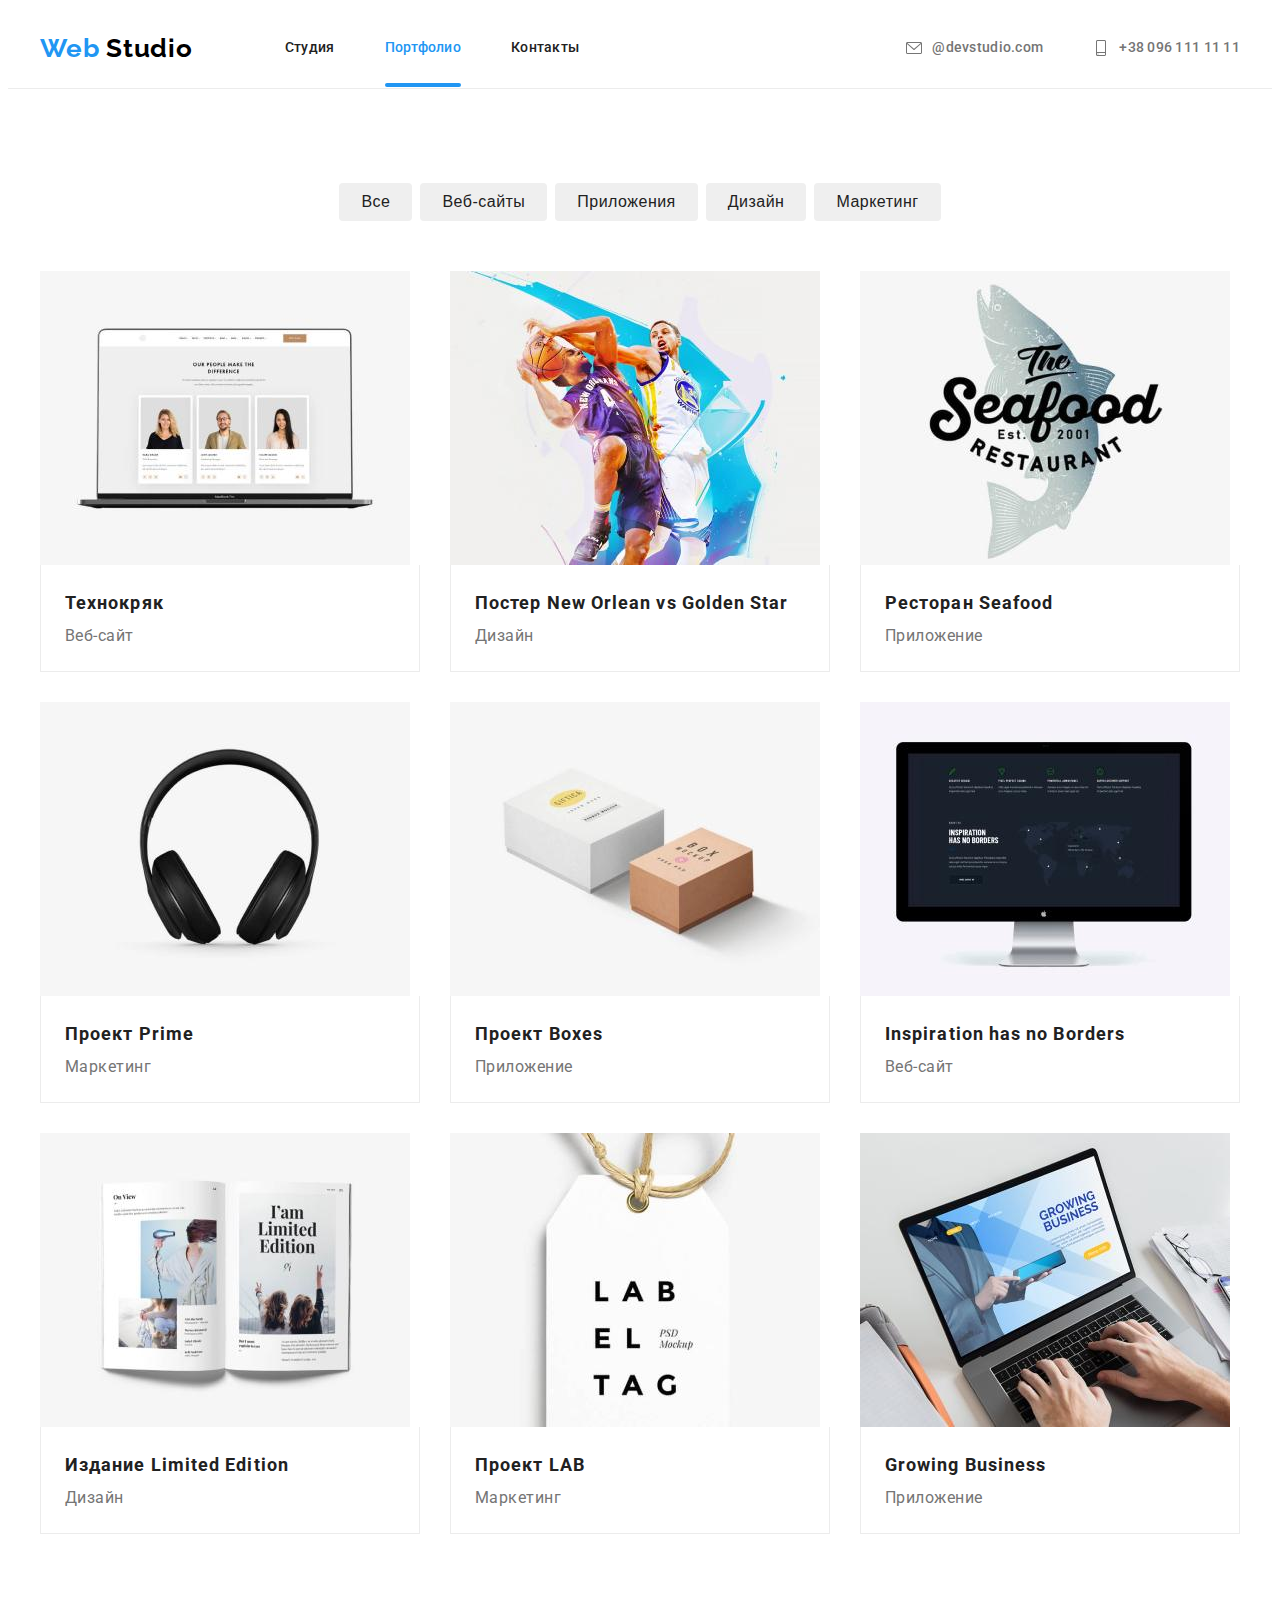
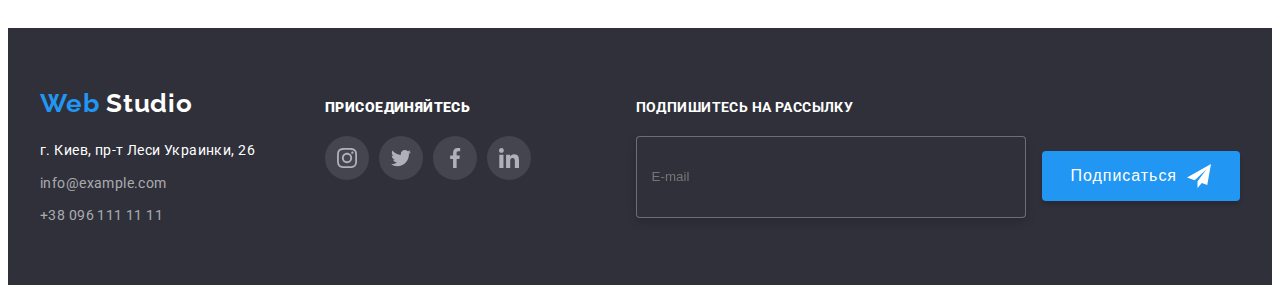
==== commit bae900fe: "убрались паддинги в футере,  добавился фокус на чекбокс в модалке, исправились ошибки после валидаци" ====
--- a/portfolio.html
+++ b/portfolio.html
@@ -293,86 +293,84 @@
 			</section>
 		</main>
 		<footer class="footer">
-			<div class="container">
-				<div class="feedback">
-					<div class="footer-item">
-						<a href="" lang="en" class="footer-logo link">
-							<span class="logo-effect">Web</span>
-							Studio
-						</a>
-						<address class="address">
-							<ul class="address-list list">
-								<li class="address-item">
-									<a
-										class="address-map link"
-										href="https://goo.gl/maps/dPyyy7mNsQ9xPULU9"
-										target="_blank"
-										rel="noopener noreferrer"
-									>
-										г. Киев, пр-т Леси Украинки, 26
-									</a>
-								</li>
-								<li class="address-item">
-									<a class="address-link link" href="mailto:info@example.com">info@example.com</a>
-								</li>
-								<li class="address-item">
-									<a class="address-link link" href="tel:+380991111111">+38 096 111 11 11</a>
-								</li>
-							</ul>
-						</address>
-					</div>
-					<div class="footer-item subscribe">
-						<h3 class="subscribe-title">Присоединяйтесь</h3>
-						<ul class="subscribe-social list social-list">
-							<li class="social-item">
-								<a href="" class="social-link subscribe-link">
-									<svg class="social-icon subscribe-icon" width="20" height="20">
-										<use href="./images/icons.svg#icon-instagram"></use>
-									</svg>
+			<div class="container feedback">
+				<div class="footer-item">
+					<a href="" lang="en" class="footer-logo link">
+						<span class="logo-effect">Web</span>
+						Studio
+					</a>
+					<address class="address">
+						<ul class="address-list list">
+							<li class="address-item">
+								<a
+									class="address-map link"
+									href="https://goo.gl/maps/dPyyy7mNsQ9xPULU9"
+									target="_blank"
+									rel="noopener noreferrer"
+								>
+									г. Киев, пр-т Леси Украинки, 26
 								</a>
 							</li>
-							<li class="social-item">
-								<a href="" class="social-link subscribe-link">
-									<svg class="social-icon subscribe-icon" width="20" height="20">
-										<use href="./images/icons.svg#icon-twitter"></use>
-									</svg>
-								</a>
+							<li class="address-item">
+								<a class="address-link link" href="mailto:info@example.com">info@example.com</a>
 							</li>
-							<li class="social-item">
-								<a href="" class="social-link subscribe-link">
-									<svg class="social-icon subscribe-icon" width="20" height="20">
-										<use href="./images/icons.svg#icon-facebook"></use>
-									</svg>
-								</a>
-							</li>
-							<li class="social-item">
-								<a href="" class="social-link subscribe-link">
-									<svg class="social-icon subscribe-icon" width="20" height="20">
-										<use href="./images/icons.svg#icon-linkedin"></use>
-									</svg>
-								</a>
+							<li class="address-item">
+								<a class="address-link link" href="tel:+380991111111">+38 096 111 11 11</a>
 							</li>
 						</ul>
-					</div>
-					<form class="footer-subscribe">
-						<p class="subscribe-caption">Подпишитесь на рассылку</p>
-						<input
-							class="subscribe-mail"
-							type="email"
-							name="email"
-							required
-							placeholder="E-mail"
-							pattern="[a-z0-9._%+-]+@[a-z0-9.-]+\.[a-z]{2,4}$"
-							title="email@mail.com"
-						/>
-						<button class="subscribe-btn" type="submit">
-							Подписаться
-							<svg class="subscribe-btn-icon" width="24" height="24">
-								<use href="./images/icons.svg#icon-send"></use>
-							</svg>
-						</button>
-					</form>
+					</address>
 				</div>
+				<div class="footer-item subscribe">
+					<h3 class="subscribe-title">Присоединяйтесь</h3>
+					<ul class="subscribe-social list social-list">
+						<li class="social-item">
+							<a href="" class="social-link subscribe-link">
+								<svg class="social-icon subscribe-icon" width="20" height="20">
+									<use href="./images/icons.svg#icon-instagram"></use>
+								</svg>
+							</a>
+						</li>
+						<li class="social-item">
+							<a href="" class="social-link subscribe-link">
+								<svg class="social-icon subscribe-icon" width="20" height="20">
+									<use href="./images/icons.svg#icon-twitter"></use>
+								</svg>
+							</a>
+						</li>
+						<li class="social-item">
+							<a href="" class="social-link subscribe-link">
+								<svg class="social-icon subscribe-icon" width="20" height="20">
+									<use href="./images/icons.svg#icon-facebook"></use>
+								</svg>
+							</a>
+						</li>
+						<li class="social-item">
+							<a href="" class="social-link subscribe-link">
+								<svg class="social-icon subscribe-icon" width="20" height="20">
+									<use href="./images/icons.svg#icon-linkedin"></use>
+								</svg>
+							</a>
+						</li>
+					</ul>
+				</div>
+				<form class="footer-subscribe">
+					<p class="subscribe-caption">Подпишитесь на рассылку</p>
+					<input
+						class="subscribe-mail"
+						type="email"
+						name="email"
+						required
+						placeholder="E-mail"
+						pattern="[a-z0-9._%+-]+@[a-z0-9.-]+\.[a-z]{2,4}$"
+						title="email@mail.com"
+					/>
+					<button class="subscribe-btn" type="submit">
+						Подписаться
+						<svg class="subscribe-btn-icon" width="24" height="24">
+							<use href="./images/icons.svg#icon-send"></use>
+						</svg>
+					</button>
+				</form>
 			</div>
 		</footer>
 	</body>
--- a/css/styles.css
+++ b/css/styles.css
@@ -424,6 +424,7 @@
 }
 .feedback {
 	display: flex;
+	align-items: baseline;
 }
 .footer-item:not(:last-child) {
 	margin-right: 70px;
@@ -469,9 +470,6 @@
 	color: var(--effects-color);
 }
 
-.subscribe {
-	margin-top: 12px;
-}
 .subscribe-title {
 	font-weight: 900;
 	font-size: 14px;
@@ -491,7 +489,6 @@
 /* --форма подписки-- */
 
 .footer-subscribe {
-	margin-top: 12px;
 	margin-left: auto;
 }
 .subscribe-caption {
@@ -517,13 +514,10 @@
 	display: inline-flex;
 	align-items: center;
 	text-align: center;
-	margin-top: 20px;
 	font-size: 16px;
 	line-height: 1.87;
 	letter-spacing: 0.06em;
 	padding: 10px 29px;
-	min-width: 200px;
-	height: 50px;
 	margin-left: 12px;
 	background-color: var(--effects-color);
 	color: var(--footer-text-color);
@@ -754,7 +748,8 @@
 	width: 16px;
 	height: 16px;
 	margin-right: 8px;
-	border: 1px solid var(--secondary-title-color);
+	border: 2px solid var(--secondary-title-color);
+	border-radius: 3px;
 	cursor: pointer;
 }
 .modal-form-checkbox-label {
@@ -766,11 +761,18 @@
 	letter-spacing: 0.03em;
 	color: #757575;
 	margin-bottom: 30px;
+	transition: color var(--transition);
+}
+.modal-form-checkbox:focus + .modal-form-checkbox-label::before {
+	border-color: var(--effects-color);
 }
 
 .modal-form-checkbox:checked + .modal-form-checkbox-label::before {
-	background-image: url(../images/icon-check.svg);
 	border-color: var(--effects-color);
+	background-image: url(../images/icon-checkbox.svg);
+	background-color: var(--effects-color);
+	background-position: center;
+	background-repeat: no-repeat;
 }
 .modal-form-btn {
 	align-self: center;
